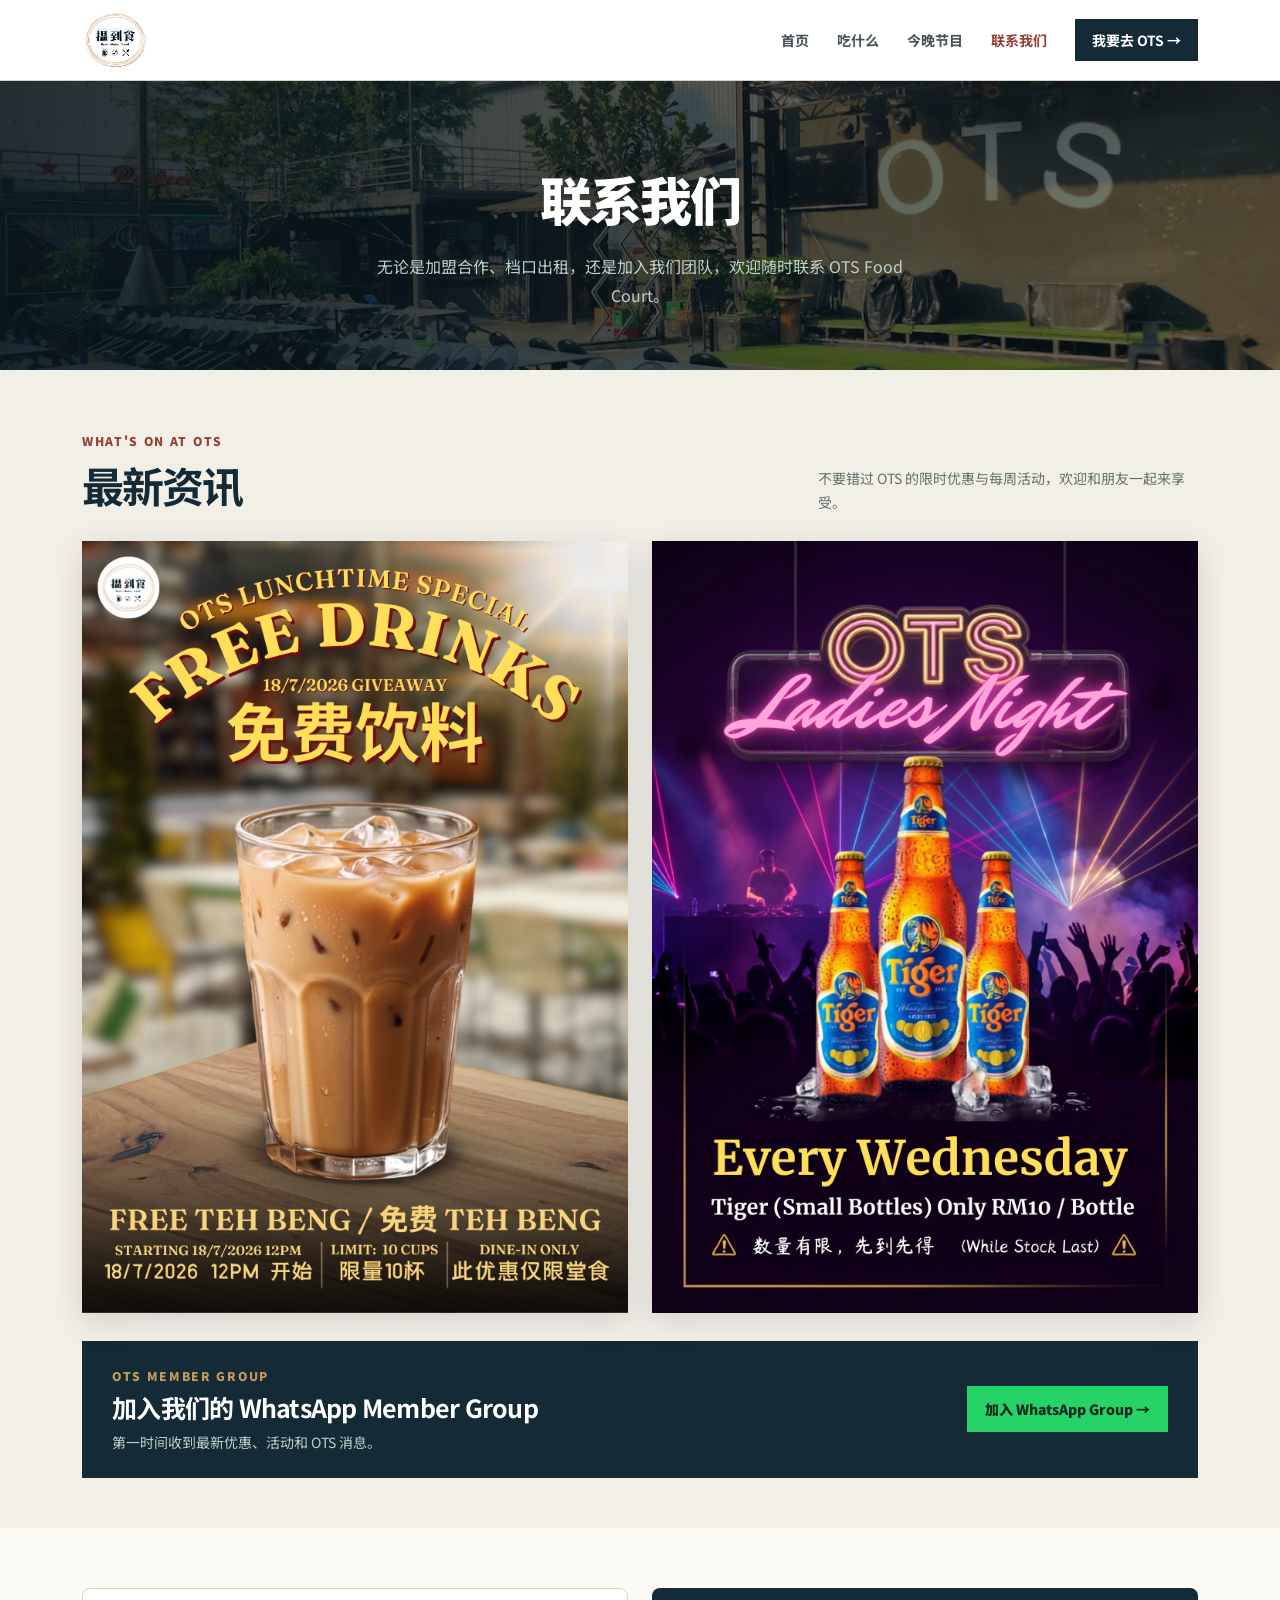
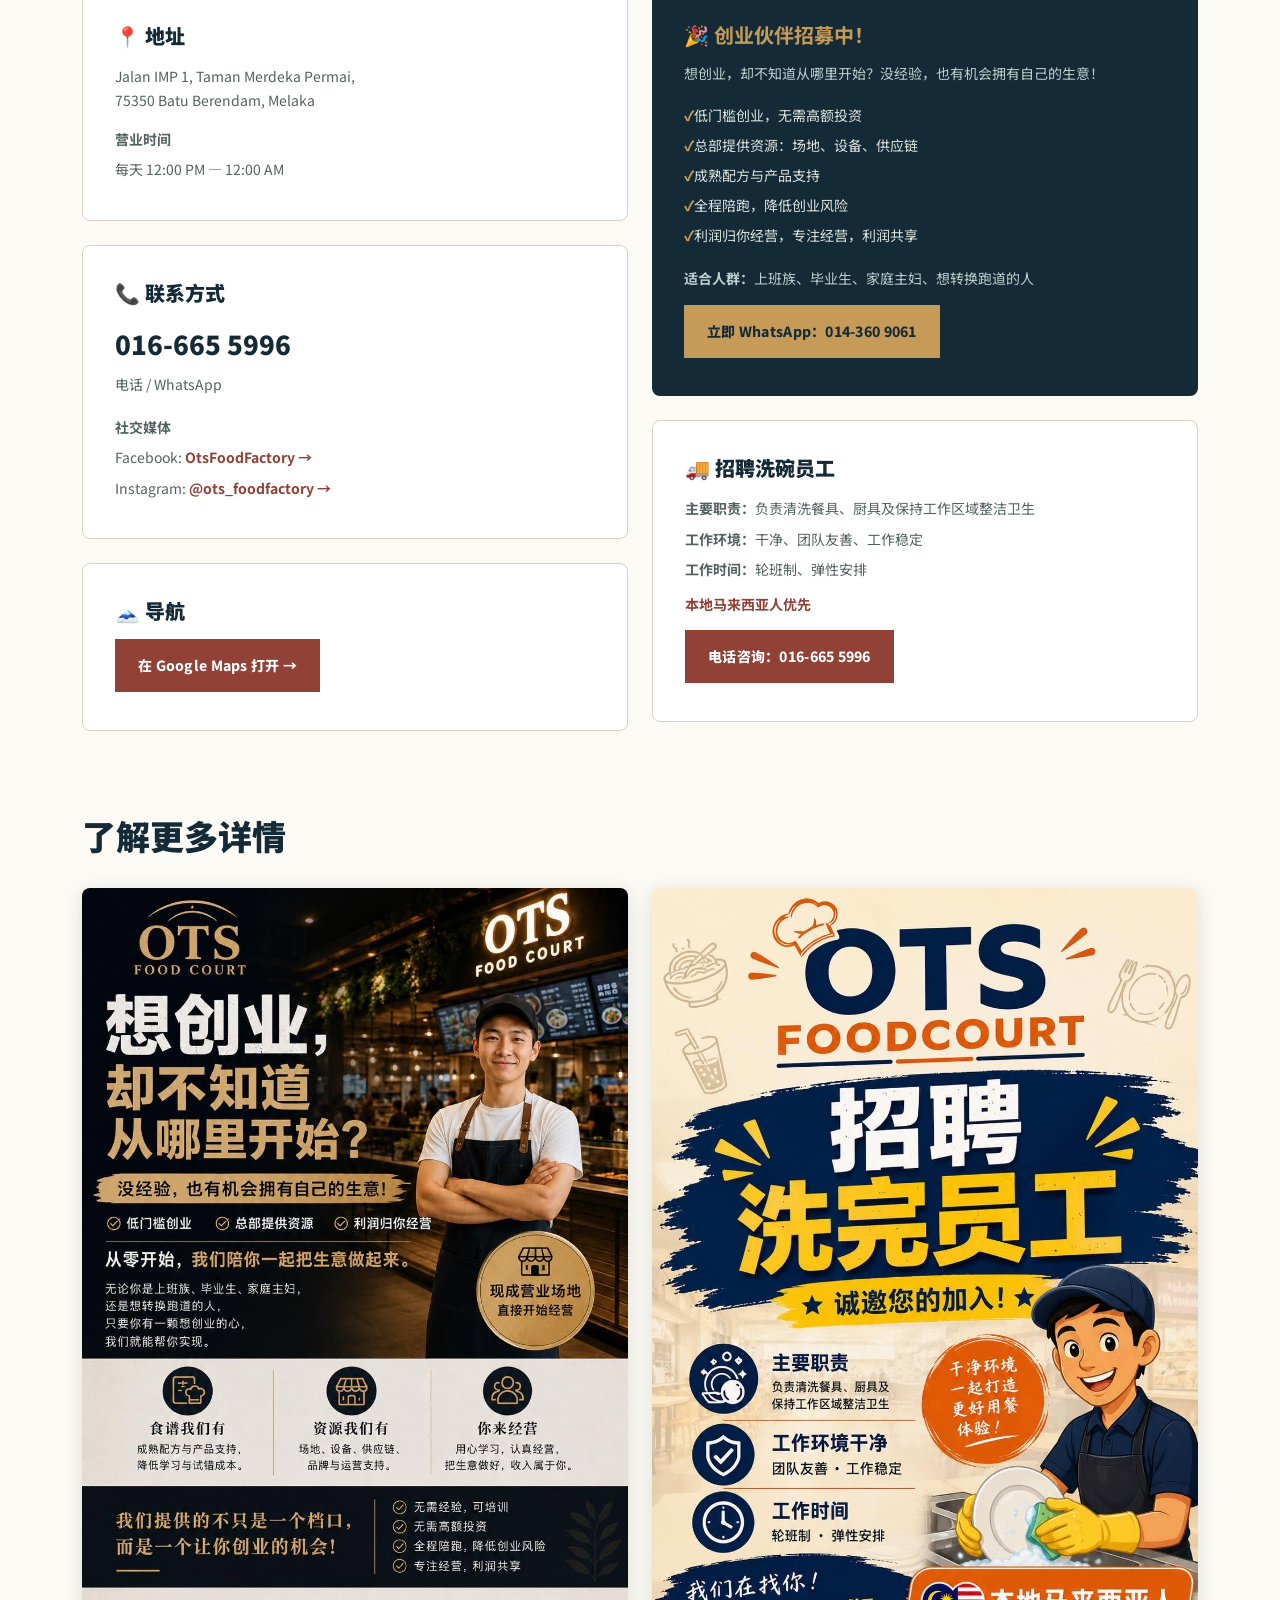
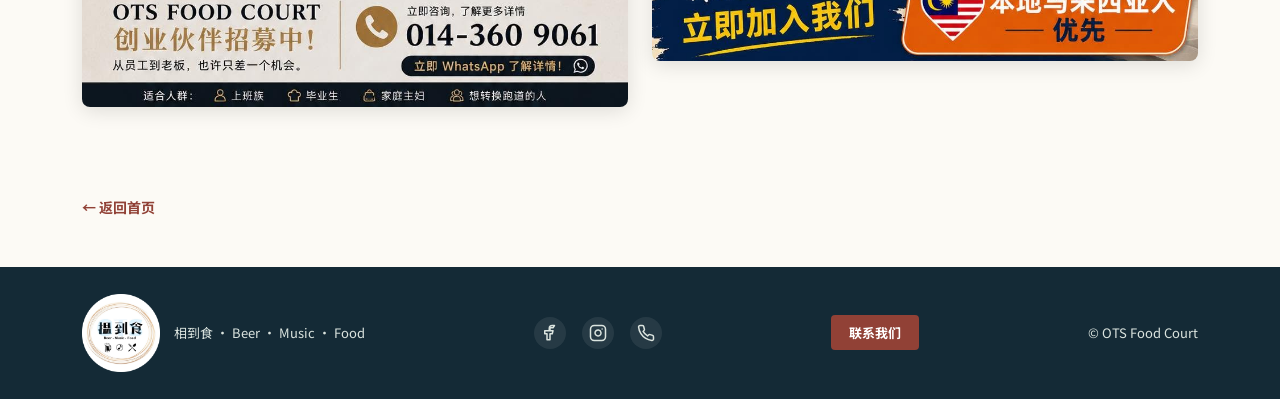
==== contact.html @ 1d4330c2 "Add files via upload" ====
﻿<!doctype html>
<html lang="zh-Hans">
<head>
  <meta charset="utf-8">
  <meta name="viewport" content="width=device-width, initial-scale=1">
  <meta name="description" content="OTS 相到食 - 联系我们，了解加盟合作或招聘信息。">
  <title>联系我们 | OTS 相到食</title>
  <link rel="icon" type="image/png" href="assets/ots-logo.png">
  <link rel="preconnect" href="https://fonts.googleapis.com">
  <link rel="preconnect" href="https://fonts.gstatic.com" crossorigin>
  <link href="https://fonts.googleapis.com/css2?family=Noto+Sans+SC:wght@400;500;700;900&family=Nunito:wght@600;700;800;900&display=swap" rel="stylesheet">
  <link rel="stylesheet" href="style.css">
  <link rel="stylesheet" href="contact.css">
</head>
<body>
  <header class="top" id="top">
    <div class="wrap">
      <nav class="nav">
        <a class="brand" href="index.html" aria-label="OTS 相到食">
          <img src="assets/ots-logo.png" alt="OTS 相到食 Beer Music Food">
        </a>
        <div class="links">
          <a href="index.html">首页</a>
          <a href="food.html">吃什么</a>
          <a href="music.html">今晚节目</a>
          <a href="contact.html" style="color:var(--wine)">联系我们</a>
          <a class="visit" href="index.html#find-us">我要去 OTS &rarr;</a>
        </div>
      </nav>
    </div>
  </header>
  <main>
    <section class="contact-hero">
      <div class="wrap">
        <h1>联系我们</h1>
        <p>无论是加盟合作、档口出租，还是加入我们团队，欢迎随时联系 OTS Food Court。</p>
      </div>
    </section>
    <section class="updates-section">
      <div class="wrap">
        <div class="updates-heading">
          <div><div class="kicker">WHAT'S ON AT OTS</div><h2>最新资讯</h2></div>
          <p>不要错过 OTS 的限时优惠与每周活动，欢迎和朋友一起来享受。</p>
        </div>
        <div class="updates-grid">
          <a class="update-poster" href="assets/ots-free-teh-beng.png" target="_blank" rel="noopener"><img src="assets/ots-free-teh-beng.png" alt="OTS 午餐时段免费 Teh Beng 活动海报"></a>
          <a class="update-poster" href="assets/ots-ladies-night.png" target="_blank" rel="noopener"><img src="assets/ots-ladies-night.png" alt="OTS Ladies Night 每周三活动海报"></a>
        </div>
        <div class="member-group">
          <div><div class="kicker">OTS MEMBER GROUP</div><h3>加入我们的 WhatsApp Member Group</h3><p>第一时间收到最新优惠、活动和 OTS 消息。</p></div>
          <a class="whatsapp-btn" href="https://chat.whatsapp.com/CiQunigZOJkLYLieUkHEwC" target="_blank" rel="noopener">加入 WhatsApp Group →</a>
        </div>
      </div>
    </section>
    <section class="contact-body">
      <div class="wrap">
        <div class="info-grid">
          <!-- Left Column -->
          <div class="contact-info">
            <div class="info-card">
              <h3>&#128205; 地址</h3>
              <p>Jalan IMP 1, Taman Merdeka Permai,<br>75350 Batu Berendam, Melaka</p>
              <p style="margin-top:14px"><strong>营业时间</strong></p>
              <p>每天 12:00 PM &mdash; 12:00 AM</p>
            </div>
            <div class="info-card" style="margin-top:24px">
              <h3>&#128222; 联系方式</h3>
              <p class="phone-big"><a href="tel:+60166655996">016-665 5996</a></p>
              <p>电话 / WhatsApp</p>
              <p style="margin-top:18px"><strong>社交媒体</strong></p>
              <p>Facebook: <a href="https://www.facebook.com/OtsFoodFactory" target="_blank" rel="noopener" style="color:var(--wine);font-weight:700">OtsFoodFactory &rarr;</a></p>
              <p>Instagram: <a href="https://www.instagram.com/ots_foodfactory/" target="_blank" rel="noopener" style="color:var(--wine);font-weight:700">@ots_foodfactory &rarr;</a></p>
            </div>
            <div class="info-card" style="margin-top:24px">
              <h3>&#128507; 导航</h3>
              <p><a class="action" href="https://maps.app.goo.gl/Sji7okdZKGk3TTWt8" target="_blank" rel="noopener">在 Google Maps 打开 &rarr;</a></p>
            </div>
          </div>
          <!-- Right Column -->
          <div>
            <div class="recruit-card">
              <h3>&#127881; 创业伙伴招募中！</h3>
              <p>想创业，却不知道从哪里开始？没经验，也有机会拥有自己的生意！</p>
              <ul>
                <li>低门槛创业，无需高额投资</li>
                <li>总部提供资源：场地、设备、供应链</li>
                <li>成熟配方与产品支持</li>
                <li>全程陪跑，降低创业风险</li>
                <li>利润归你经营，专注经营，利润共享</li>
              </ul>
              <p style="margin-top:16px"><strong>适合人群：</strong>上班族、毕业生、家庭主妇、想转换跑道的人</p>
              <p style="margin-top:14px"><a class="action" href="https://wa.me/60143609061" target="_blank" rel="noopener" style="background:var(--gold);color:var(--navy)">立即 WhatsApp：014-360 9061</a></p>
            </div>
            <div class="info-card" style="margin-top:24px">
              <h3>&#128666; 招聘洗碗员工</h3>
              <p><strong>主要职责：</strong>负责清洗餐具、厨具及保持工作区域整洁卫生</p>
              <p><strong>工作环境：</strong>干净、团队友善、工作稳定</p>
              <p><strong>工作时间：</strong>轮班制、弹性安排</p>
              <p style="margin-top:10px;color:var(--wine);font-weight:700">本地马来西亚人优先</p>
              <p style="margin-top:14px"><a class="action" href="tel:+60166655996">电话咨询：016-665 5996</a></p>
            </div>
          </div>
        </div>
      </div>
    </section>
    <section class="poster-section">
      <div class="wrap">
        <h2>了解更多详情</h2>
        <div class="poster-grid">
          <img src="assets/ots-stall-recruitment.png" alt="创业伙伴招募海报">
          <img src="assets/ots-job-recruitment.png" alt="招聘洗碗员工海报">
        </div>
      </div>
    </section>
    <section>
      <div class="wrap"><a class="back-link" href="index.html">&larr; 返回首页</a></div>
    </section>
  </main>
  <footer class="site-footer">
    <div class="footer-inner">
      <div class="footer-brand">
        <div class="footer-logo"><img src="assets/ots-logo.png" alt="OTS"></div>
        <span>相到食 &middot; Beer &middot; Music &middot; Food</span>
      </div>
      <div class="footer-social">
        <a class="social-link" href="https://www.facebook.com/OtsFoodFactory" target="_blank" rel="noopener" aria-label="Facebook">
          <svg xmlns="http://www.w3.org/2000/svg" width="20" height="20" viewBox="0 0 24 24" fill="none" stroke="#dbe4df" stroke-width="2" stroke-linecap="round" stroke-linejoin="round"><path d="M18 2h-3a4 4 0 0 0-4 4v3H5v4h3v8h4v-8h3l1-4h-4V6a1 1 0 0 1 1-1h3z"/></svg>
        </a>
        <a class="social-link" href="https://www.instagram.com/ots_foodfactory/" target="_blank" rel="noopener" aria-label="Instagram">
          <svg xmlns="http://www.w3.org/2000/svg" width="20" height="20" viewBox="0 0 24 24" fill="none" stroke="#dbe4df" stroke-width="2" stroke-linecap="round" stroke-linejoin="round"><rect x="2" y="2" width="20" height="20" rx="5" ry="5"/><path d="M16 11.37A4 4 0 1 1 12.63 8 4 4 0 0 1 16 11.37z"/><line x1="17.5" y1="6.5" x2="17.51" y2="6.5"/></svg>
        </a>
        <a class="social-link" href="tel:+60166655996" aria-label="Phone">
          <svg xmlns="http://www.w3.org/2000/svg" width="20" height="20" viewBox="0 0 24 24" fill="none" stroke="#dbe4df" stroke-width="2" stroke-linecap="round" stroke-linejoin="round"><path d="M22 16.92v3a2 2 0 0 1-2.18 2 19.79 19.79 0 0 1-8.63-3.07 19.5 19.5 0 0 1-6-6 19.79 19.79 0 0 1-3.07-8.67A2 2 0 0 1 4.11 2h3a2 2 0 0 1 2 1.72 12.84 12.84 0 0 0 .7 2.81 2 2 0 0 1-.45 2.11L8.09 9.91a16 16 0 0 0 6 6l1.27-1.27a2 2 0 0 1 2.11-.45 12.84 12.84 0 0 0 2.81.7A2 2 0 0 1 22 16.92z"/></svg>
        </a>
      </div>
      <a class="contact-btn" href="contact.html">联系我们</a>
      <span>© OTS Food Court</span>
    </div>
  </footer>
</body>
</html>
---- style.css ----
﻿/* ===== Color Variables ===== */
:root {
    --navy: #142a36;
    --wine: #914136;
    --gold: #c69b58;
    --cream: #fcfaf5;
    --text: #26353a;
    --line: #d8d1c3;
}

/* ===== Reset & Base ===== */
* { box-sizing: border-box; }
html { scroll-behavior: smooth; }
body {
    margin: 0;
    background: var(--cream);
    color: var(--text);
    font-family: 'Noto Sans SC', 'Nunito', sans-serif;
}
a { text-decoration: none; color: inherit; }

/* ===== Layout ===== */
.wrap {
    max-width: 1160px;
    margin: auto;
    padding: 0 22px;
}

/* ===== Header / Nav ===== */
.top {
    background: #fff;
    border-bottom: 1px solid var(--line);
}
.nav {
    height: 80px;
    display: flex;
    align-items: center;
    justify-content: space-between;
}
.brand {
    width: 68px;
    height: 68px;
    overflow: visible;
    display: block;
}
.brand img {
    width: 100%;
    height: 100%;
    object-fit: contain;
    object-position: center;
}
.links {
    display: flex;
    align-items: center;
    gap: 28px;
    font-size: 14px;
    font-weight: 700;
    color: #465257;
}
.visit {
    padding: 11px 17px;
    background: var(--navy);
    color: #fff;
    transition: background 0.2s;
}
.visit:hover {
    background: var(--wine);
}

/* ===== Action Button ===== */
.action {
    display: inline-block;
    padding: 14px 23px;
    background: var(--wine);
    color: #fff;
    font-weight: 800;
    letter-spacing: 0.02em;
}
.action:hover {
    background: #af5143;
}

/* ===== Kicker ===== */
.kicker {
    font-size: 12px;
    font-weight: 900;
    color: var(--wine);
    letter-spacing: 0.14em;
}

/* ===== Footer ===== */
.site-footer {
    background: var(--navy);
    color: #dbe4df;
    padding: 27px 0;
}
.site-footer .footer-inner {
    max-width: 1160px;
    margin: auto;
    padding: 0 22px;
    display: flex;
    justify-content: space-between;
    align-items: center;
    gap: 18px;
    font-size: 13px;
}
.footer-brand {
    display: flex;
    align-items: center;
    gap: 14px;
}
.footer-social {
    display: flex;
    gap: 16px;
    align-items: center;
}
.social-link {
    display: inline-flex;
    align-items: center;
    justify-content: center;
    width: 32px;
    height: 32px;
    border-radius: 50%;
    background: rgba(255, 255, 255, 0.08);
    transition: background 0.2s, transform 0.2s;
}
.social-link:hover {
    background: rgba(255, 255, 255, 0.18);
    transform: scale(1.1);
}
.social-link svg {
    width: 18px;
    height: 18px;
}
.contact-btn {
    display: inline-block;
    padding: 8px 18px;
    background: var(--wine);
    color: #fff;
    font-size: 13px;
    font-weight: 700;
    border-radius: 4px;
    transition: background 0.2s, transform 0.2s;
}
.contact-btn:hover {
    background: #af5143;
    transform: translateY(-1px);
}
.footer-logo {
    width: 78px;
    height: 78px;
    overflow: visible;
    background: transparent;
    border-radius: 0;
}
.footer-logo img {
    width: 100%;
    height: 100%;
    object-fit: contain;
    object-position: center;
}

/* ===== Responsive ===== */
@media (max-width: 720px) {
    .links a:not(.visit) {
        display: none;
    }
    .nav {
        height: 72px;
    }
    .brand {
        width: 56px;
        height: 56px;
    }
    .site-footer .footer-inner {
        display: flex;
        flex-direction: column;
        align-items: flex-start;
        gap: 14px;
    }
    .footer-social {
        margin-top: 4px;
    }
    .contact-btn {
        margin-top: 4px;
    }
}
---- contact.css ----
.contact-hero {
      padding: 80px 0 60px;
      background: linear-gradient(90deg, rgba(8,21,27,.88), rgba(8,21,27,.55)), url('assets/ots-hero.webp') center/cover;
      color: #fff;
      text-align: center;
    }
    .contact-hero h1 {
      font-size: clamp(36px, 5vw, 52px);
      margin: 0 0 16px;
      letter-spacing: -0.04em;
      font-weight: 900;
      color: #fff;
    }
    .contact-hero p {
      max-width: 560px;
      margin: 0 auto;
      color: #bcd0cc;
      font-size: 16px;
      line-height: 1.8;
    }
    .contact-body { padding: 60px 0; }
    .contact-body .wrap { max-width: 1160px; margin: auto; padding: 0 22px; }
    .info-grid {
      display: grid;
      grid-template-columns: 1fr 1fr;
      gap: 24px;
    }
    .info-card {
      background: #fff;
      border: 1px solid var(--line);
      border-radius: 8px;
      padding: 32px;
    }
    .info-card h3 {
      margin: 0 0 14px;
      font-size: 20px;
      font-weight: 900;
      color: var(--navy);
    }
    .info-card p {
      margin: 6px 0;
      font-size: 14px;
      line-height: 1.75;
      color: #53615f;
    }
    .info-card .phone-big {
      font-size: 26px;
      font-weight: 900;
      color: var(--navy);
      margin-top: 10px;
    }
    .info-card .phone-big a {
      color: var(--navy);
      text-decoration: none;
    }
    .info-card .phone-big a:hover {
      color: var(--wine);
    }
    .recruit-card {
      background: var(--navy);
      color: #fff;
      border-radius: 8px;
      padding: 32px;
    }
    .recruit-card h3 {
      margin: 0 0 12px;
      font-size: 20px;
      color: var(--gold);
    }
    .recruit-card p {
      margin: 6px 0;
      font-size: 14px;
      line-height: 1.8;
      color: #bcd0cc;
    }
    .recruit-card ul {
      list-style: none;
      padding: 0;
      margin: 14px 0 0;
    }
    .recruit-card li {
      padding: 5px 0;
      font-size: 14px;
      color: #dbe4df;
    }
    .recruit-card li::before {
      content: "\2713 ";
      color: var(--gold);
      font-weight: 900;
    }
    .poster-section { padding: 20px 0 60px; }
    .poster-section .wrap { max-width: 1160px; margin: auto; padding: 0 22px; }
    .poster-section h2 {
      font-size: clamp(24px, 3vw, 34px);
      margin: 0 0 28px;
      color: var(--navy);
      font-weight: 900;
    }
    .poster-grid {
      display: grid;
      grid-template-columns: 1fr 1fr;
      gap: 24px;
    }
    .poster-grid img {
      width: 100%;
      border-radius: 8px;
      box-shadow: 0 4px 20px rgba(0,0,0,.12);
    }
    .back-link {
      display: inline-block;
      margin: 30px 0 50px;
      font-size: 14px;
      font-weight: 700;
      color: var(--wine);
    }
    .back-link:hover { text-decoration: underline; }
    @media (max-width: 720px) {
      .info-grid { grid-template-columns: 1fr; }
      .poster-grid { grid-template-columns: 1fr; }
      .contact-hero { padding: 50px 0 40px; }
    }

    .updates-section { padding: 62px 0 50px; background: #f2efe7; }
    .updates-section .wrap { max-width: 1160px; margin: auto; padding: 0 22px; }
    .updates-heading { display: flex; align-items: end; justify-content: space-between; gap: 24px; margin-bottom: 26px; }
    .updates-heading h2 { margin: 5px 0 0; color: var(--navy); font-size: clamp(28px, 4vw, 42px); letter-spacing: -.05em; }
    .updates-heading p { max-width: 380px; margin: 0; color: #63716e; font-size: 14px; line-height: 1.7; }
    .updates-grid { display: grid; grid-template-columns: repeat(2, minmax(0, 1fr)); gap: 24px; }
    .update-poster { display: block; overflow: hidden; background: var(--navy); box-shadow: 0 8px 28px rgba(20,42,54,.15); }
    .update-poster img { display: block; width: 100%; height: 100%; object-fit: cover; object-position: top; transition: transform .3s ease; }
    .update-poster:hover img { transform: scale(1.025); }
    .member-group { margin-top: 28px; padding: 26px 30px; display: flex; align-items: center; justify-content: space-between; gap: 25px; background: var(--navy); color: #fff; }
    .member-group .kicker { color: var(--gold); }
    .member-group h3 { margin: 5px 0 0; font-size: 25px; letter-spacing: -.03em; }
    .member-group p { margin: 7px 0 0; color: #bfd0ca; font-size: 14px; }
    .whatsapp-btn { display: inline-flex; align-items: center; gap: 9px; white-space: nowrap; padding: 13px 18px; background: #25d366; color: #102a21; font-size: 14px; font-weight: 900; }
    .whatsapp-btn:hover { background: #72e69c; }
    @media (max-width: 720px) {
      .updates-heading, .member-group { display: block; }
      .updates-heading p { margin-top: 14px; }
      .updates-grid { grid-template-columns: 1fr; }
      .update-poster img { height: auto; }
      .member-group h3 { font-size: 22px; }
      .whatsapp-btn { margin-top: 20px; }
    }
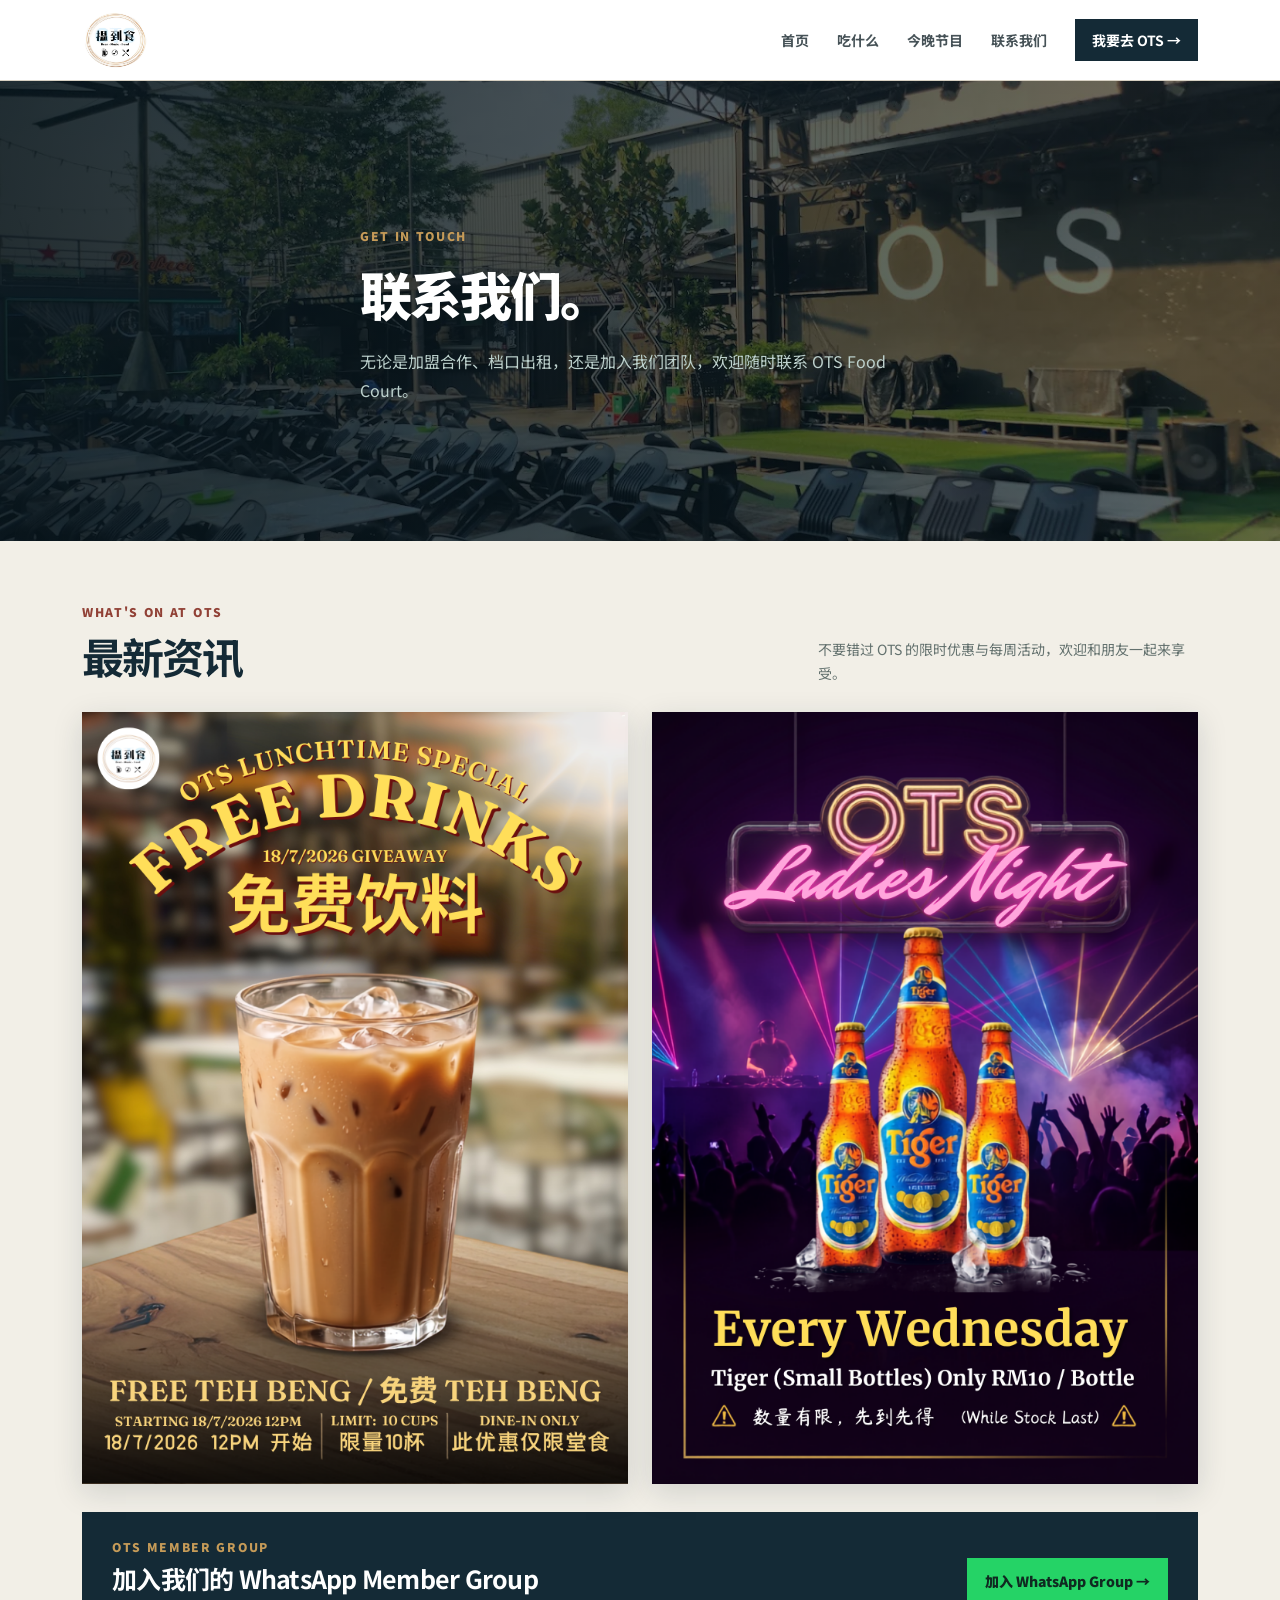
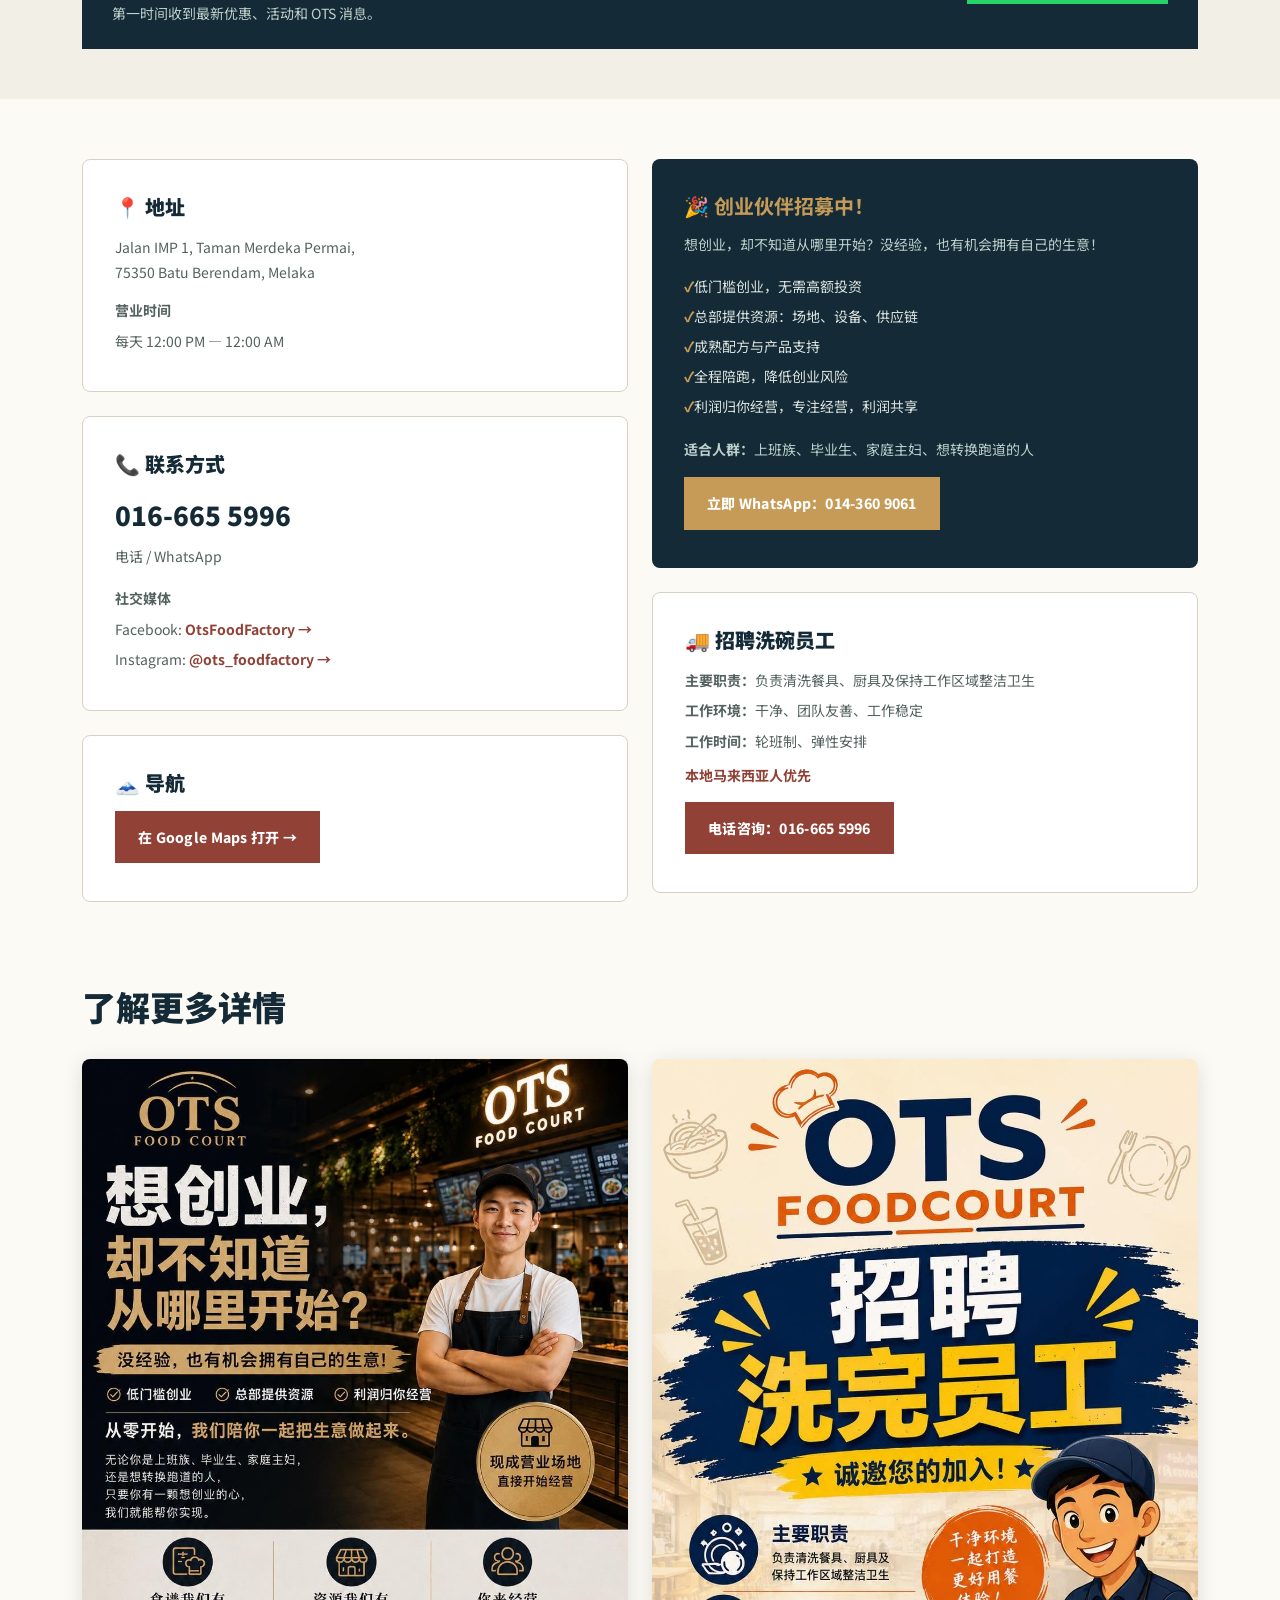
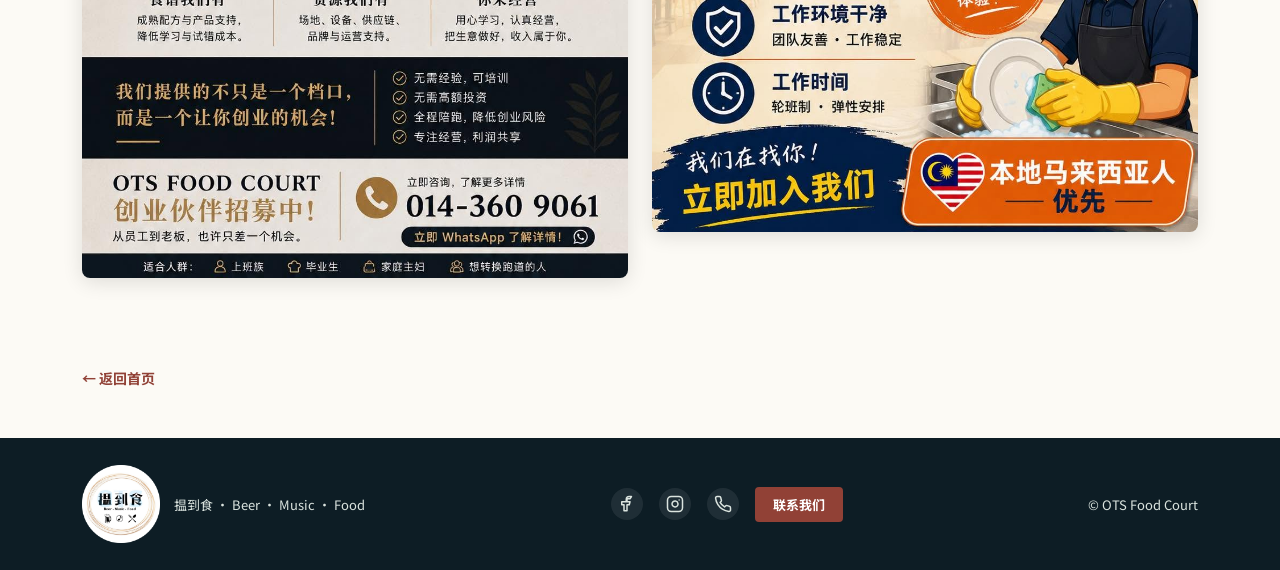
==== commit 65b1264c: "initial commit" ====
--- a/contact.html
+++ b/contact.html
@@ -1,81 +1,148 @@
 ﻿<!doctype html>
 <html lang="zh-Hans">
+
 <head>
   <meta charset="utf-8">
   <meta name="viewport" content="width=device-width, initial-scale=1">
-  <meta name="description" content="OTS 相到食 - 联系我们，了解加盟合作或招聘信息。">
-  <title>联系我们 | OTS 相到食</title>
+  <meta name="description" content="OTS 联系我们 — 了解加盟合作或招聘信息。">
+  <title>联系我们 | OTS 揾到食</title>
   <link rel="icon" type="image/png" href="assets/ots-logo.png">
   <link rel="preconnect" href="https://fonts.googleapis.com">
   <link rel="preconnect" href="https://fonts.gstatic.com" crossorigin>
-  <link href="https://fonts.googleapis.com/css2?family=Noto+Sans+SC:wght@400;500;700;900&family=Nunito:wght@600;700;800;900&display=swap" rel="stylesheet">
+  <link href="https://fonts.googleapis.com/css2?family=Noto+Sans+SC:wght@400;500;700;900&family=Nunito:wght@600;700;800;900&display=swap"
+    rel="stylesheet">
   <link rel="stylesheet" href="style.css">
   <link rel="stylesheet" href="contact.css">
 </head>
+
 <body>
+  <!-- ===== HEADER ===== -->
   <header class="top" id="top">
-    <div class="wrap">
-      <nav class="nav">
-        <a class="brand" href="index.html" aria-label="OTS 相到食">
-          <img src="assets/ots-logo.png" alt="OTS 相到食 Beer Music Food">
-        </a>
-        <div class="links">
-          <a href="index.html">首页</a>
-          <a href="food.html">吃什么</a>
-          <a href="music.html">今晚节目</a>
-          <a href="contact.html" style="color:var(--wine)">联系我们</a>
-          <a class="visit" href="index.html#find-us">我要去 OTS &rarr;</a>
-        </div>
-      </nav>
+    <nav class="wrap nav">
+      <div class="nav-left">
+        <button class="hamburger" id="menuBtn" aria-label="菜单">
+          <span></span>
+          <span></span>
+          <span></span>
+        </button>
+        <a class="brand" href="index.html" aria-label="OTS 揾到食">
+          <img src="assets/ots-logo.png" alt="OTS 揾到食 Beer Music Food">
+        </a>
+      </div>
+      <div class="links">
+        <a href="index.html">首页</a>
+        <a href="food.html">吃什么</a>
+        <a href="music.html">今晚节目</a>
+        <a href="contact.html">联系我们</a>
+        <a class="visit" href="index.html#find-us">我要去 OTS &rarr;</a>
+      </div>
+      <div class="nav-visit-mobile"><a class="visit" href="index.html#find-us">我要去 OTS &rarr;</a></div>
+    </nav>
+  </header>
+
+  <!-- ===== MOBILE MENU ===== -->
+  <div class="mobile-menu" id="mobileMenu">
+    <button class="mobile-close" onclick="closeMobileMenu()" aria-label="关闭菜单"></button>
+    <div class="mobile-menu-inner">
+      <a href="index.html">首页</a>
+      <a href="food.html">吃什么</a>
+      <a href="music.html">今晚节目</a>
+      <a href="contact.html">联系我们</a>
+      <a class="visit" href="index.html#find-us">我要去 OTS &rarr;</a>
+      <div class="mobile-social">
+        <a href="https://www.facebook.com/OtsFoodFactory" target="_blank" rel="noopener" aria-label="Facebook">
+          <svg xmlns="http://www.w3.org/2000/svg" viewBox="0 0 24 24">
+            <path d="M18 2h-3a4 4 0 0 0-4 4v3H5v4h3v8h4v-8h3l1-4h-4V6a1 1 0 0 1 1-1h3z"/>
+          </svg>
+        </a>
+        <a href="https://www.instagram.com/ots_foodfactory/" target="_blank" rel="noopener" aria-label="Instagram">
+          <svg xmlns="http://www.w3.org/2000/svg" viewBox="0 0 24 24">
+            <rect x="2" y="2" width="20" height="20" rx="5" ry="5"/>
+            <path d="M16 11.37A4 4 0 1 1 12.63 8 4 4 0 0 1 16 11.37z"/>
+            <line x1="17.5" y1="6.5" x2="17.51" y2="6.5"/>
+          </svg>
+        </a>
+        <a href="tel:+60166655996" aria-label="Phone">
+          <svg xmlns="http://www.w3.org/2000/svg" viewBox="0 0 24 24">
+            <path
+              d="M22 16.92v3a2 2 0 0 1-2.18 2 19.79 19.79 0 0 1-8.63-3.07 19.5 19.5 0 0 1-6-6 19.79 19.79 0 0 1-3.07-8.67A2 2 0 0 1 4.11 2h3a2 2 0 0 1 2 1.72 12.84 12.84 0 0 0 .7 2.81 2 2 0 0 1-.45 2.11L8.09 9.91a16 16 0 0 0 6 6l1.27-1.27a2 2 0 0 1 2.11-.45 12.84 12.84 0 0 0 2.81.7A2 2 0 0 1 22 16.92z"/>
+          </svg>
+        </a>
+      </div>
     </div>
-  </header>
+  </div>
+
+  <!-- ===== MAIN CONTENT ===== -->
   <main>
+    <!-- Hero with background image — same as food/music pages -->
     <section class="contact-hero">
       <div class="wrap">
-        <h1>联系我们</h1>
+        <div class="kicker">GET IN TOUCH</div>
+        <h1>联系我们。</h1>
         <p>无论是加盟合作、档口出租，还是加入我们团队，欢迎随时联系 OTS Food Court。</p>
       </div>
     </section>
+
+    <!-- Updates & Posters -->
     <section class="updates-section">
       <div class="wrap">
         <div class="updates-heading">
-          <div><div class="kicker">WHAT'S ON AT OTS</div><h2>最新资讯</h2></div>
+          <div>
+            <div class="kicker">WHAT'S ON AT OTS</div>
+            <h2>最新资讯</h2>
+          </div>
           <p>不要错过 OTS 的限时优惠与每周活动，欢迎和朋友一起来享受。</p>
         </div>
         <div class="updates-grid">
-          <a class="update-poster" href="assets/ots-free-teh-beng.png" target="_blank" rel="noopener"><img src="assets/ots-free-teh-beng.png" alt="OTS 午餐时段免费 Teh Beng 活动海报"></a>
-          <a class="update-poster" href="assets/ots-ladies-night.png" target="_blank" rel="noopener"><img src="assets/ots-ladies-night.png" alt="OTS Ladies Night 每周三活动海报"></a>
+          <a class="update-poster" href="assets/ots-free-teh-beng.png" target="_blank" rel="noopener">
+            <img src="assets/ots-free-teh-beng.png" alt="OTS 午餐时段免费 Teh Beng 活动海报">
+          </a>
+          <a class="update-poster" href="assets/ots-ladies-night.png" target="_blank" rel="noopener">
+            <img src="assets/ots-ladies-night.png" alt="OTS Ladies Night 每周三活动海报">
+          </a>
         </div>
         <div class="member-group">
-          <div><div class="kicker">OTS MEMBER GROUP</div><h3>加入我们的 WhatsApp Member Group</h3><p>第一时间收到最新优惠、活动和 OTS 消息。</p></div>
-          <a class="whatsapp-btn" href="https://chat.whatsapp.com/CiQunigZOJkLYLieUkHEwC" target="_blank" rel="noopener">加入 WhatsApp Group →</a>
-        </div>
-      </div>
-    </section>
+          <div>
+            <div class="kicker">OTS MEMBER GROUP</div>
+            <h3>加入我们的 WhatsApp Member Group</h3>
+            <p>第一时间收到最新优惠、活动和 OTS 消息。</p>
+          </div>
+          <a class="whatsapp-btn" href="https://chat.whatsapp.com/CiQunigZOJkLYLieUkHEwC" target="_blank"
+            rel="noopener">加入 WhatsApp Group →</a>
+        </div>
+      </div>
+    </section>
+
+    <!-- Contact Info -->
     <section class="contact-body">
       <div class="wrap">
         <div class="info-grid">
+
           <!-- Left Column -->
           <div class="contact-info">
             <div class="info-card">
               <h3>&#128205; 地址</h3>
               <p>Jalan IMP 1, Taman Merdeka Permai,<br>75350 Batu Berendam, Melaka</p>
               <p style="margin-top:14px"><strong>营业时间</strong></p>
-              <p>每天 12:00 PM &mdash; 12:00 AM</p>
+              <p>每天 12:00 PM — 12:00 AM</p>
             </div>
             <div class="info-card" style="margin-top:24px">
               <h3>&#128222; 联系方式</h3>
               <p class="phone-big"><a href="tel:+60166655996">016-665 5996</a></p>
               <p>电话 / WhatsApp</p>
               <p style="margin-top:18px"><strong>社交媒体</strong></p>
-              <p>Facebook: <a href="https://www.facebook.com/OtsFoodFactory" target="_blank" rel="noopener" style="color:var(--wine);font-weight:700">OtsFoodFactory &rarr;</a></p>
-              <p>Instagram: <a href="https://www.instagram.com/ots_foodfactory/" target="_blank" rel="noopener" style="color:var(--wine);font-weight:700">@ots_foodfactory &rarr;</a></p>
+              <p>Facebook: <a href="https://www.facebook.com/OtsFoodFactory" target="_blank" rel="noopener"
+                  style="color:var(--wine);font-weight:700">OtsFoodFactory →</a></p>
+              <p>Instagram: <a href="https://www.instagram.com/ots_foodfactory/" target="_blank" rel="noopener"
+                  style="color:var(--wine);font-weight:700">@ots_foodfactory →</a></p>
             </div>
             <div class="info-card" style="margin-top:24px">
               <h3>&#128507; 导航</h3>
-              <p><a class="action" href="https://maps.app.goo.gl/Sji7okdZKGk3TTWt8" target="_blank" rel="noopener">在 Google Maps 打开 &rarr;</a></p>
-            </div>
-          </div>
+              <p><a class="action" href="https://maps.app.goo.gl/Sji7okdZKGk3TTWt8" target="_blank"
+                  rel="noopener">在 Google Maps 打开 →</a></p>
+            </div>
+          </div>
+
           <!-- Right Column -->
           <div>
             <div class="recruit-card">
@@ -89,7 +156,10 @@
                 <li>利润归你经营，专注经营，利润共享</li>
               </ul>
               <p style="margin-top:16px"><strong>适合人群：</strong>上班族、毕业生、家庭主妇、想转换跑道的人</p>
-              <p style="margin-top:14px"><a class="action" href="https://wa.me/60143609061" target="_blank" rel="noopener" style="background:var(--gold);color:var(--navy)">立即 WhatsApp：014-360 9061</a></p>
+              <p style="margin-top:14px">
+                <a class="action" href="https://wa.me/60143609061" target="_blank" rel="noopener"
+                  style="background:var(--gold);color:var(--navy)">立即 WhatsApp：014-360 9061</a>
+              </p>
             </div>
             <div class="info-card" style="margin-top:24px">
               <h3>&#128666; 招聘洗碗员工</h3>
@@ -100,9 +170,12 @@
               <p style="margin-top:14px"><a class="action" href="tel:+60166655996">电话咨询：016-665 5996</a></p>
             </div>
           </div>
-        </div>
-      </div>
-    </section>
+
+        </div>
+      </div>
+    </section>
+
+    <!-- Poster Section -->
     <section class="poster-section">
       <div class="wrap">
         <h2>了解更多详情</h2>
@@ -112,30 +185,95 @@
         </div>
       </div>
     </section>
+
+    <!-- Back link -->
     <section>
-      <div class="wrap"><a class="back-link" href="index.html">&larr; 返回首页</a></div>
+      <div class="wrap"><a class="back-link" href="index.html">← 返回首页</a></div>
     </section>
   </main>
+
+  <!-- ===== FOOTER ===== -->
   <footer class="site-footer">
     <div class="footer-inner">
       <div class="footer-brand">
         <div class="footer-logo"><img src="assets/ots-logo.png" alt="OTS"></div>
-        <span>相到食 &middot; Beer &middot; Music &middot; Food</span>
+        <span>揾到食 · Beer · Music · Food</span>
       </div>
       <div class="footer-social">
-        <a class="social-link" href="https://www.facebook.com/OtsFoodFactory" target="_blank" rel="noopener" aria-label="Facebook">
-          <svg xmlns="http://www.w3.org/2000/svg" width="20" height="20" viewBox="0 0 24 24" fill="none" stroke="#dbe4df" stroke-width="2" stroke-linecap="round" stroke-linejoin="round"><path d="M18 2h-3a4 4 0 0 0-4 4v3H5v4h3v8h4v-8h3l1-4h-4V6a1 1 0 0 1 1-1h3z"/></svg>
-        </a>
-        <a class="social-link" href="https://www.instagram.com/ots_foodfactory/" target="_blank" rel="noopener" aria-label="Instagram">
-          <svg xmlns="http://www.w3.org/2000/svg" width="20" height="20" viewBox="0 0 24 24" fill="none" stroke="#dbe4df" stroke-width="2" stroke-linecap="round" stroke-linejoin="round"><rect x="2" y="2" width="20" height="20" rx="5" ry="5"/><path d="M16 11.37A4 4 0 1 1 12.63 8 4 4 0 0 1 16 11.37z"/><line x1="17.5" y1="6.5" x2="17.51" y2="6.5"/></svg>
+        <a class="social-link" href="https://www.facebook.com/OtsFoodFactory" target="_blank" rel="noopener"
+          aria-label="Facebook">
+          <svg xmlns="http://www.w3.org/2000/svg" width="20" height="20" viewBox="0 0 24 24" fill="none"
+            stroke="#dbe4df" stroke-width="2" stroke-linecap="round" stroke-linejoin="round">
+            <path d="M18 2h-3a4 4 0 0 0-4 4v3H5v4h3v8h4v-8h3l1-4h-4V6a1 1 0 0 1 1-1h3z"/>
+          </svg>
+        </a>
+        <a class="social-link" href="https://www.instagram.com/ots_foodfactory/" target="_blank" rel="noopener"
+          aria-label="Instagram">
+          <svg xmlns="http://www.w3.org/2000/svg" width="20" height="20" viewBox="0 0 24 24" fill="none"
+            stroke="#dbe4df" stroke-width="2" stroke-linecap="round" stroke-linejoin="round">
+            <rect x="2" y="2" width="20" height="20" rx="5" ry="5"/>
+            <path d="M16 11.37A4 4 0 1 1 12.63 8 4 4 0 0 1 16 11.37z"/>
+            <line x1="17.5" y1="6.5" x2="17.51" y2="6.5"/>
+          </svg>
         </a>
         <a class="social-link" href="tel:+60166655996" aria-label="Phone">
-          <svg xmlns="http://www.w3.org/2000/svg" width="20" height="20" viewBox="0 0 24 24" fill="none" stroke="#dbe4df" stroke-width="2" stroke-linecap="round" stroke-linejoin="round"><path d="M22 16.92v3a2 2 0 0 1-2.18 2 19.79 19.79 0 0 1-8.63-3.07 19.5 19.5 0 0 1-6-6 19.79 19.79 0 0 1-3.07-8.67A2 2 0 0 1 4.11 2h3a2 2 0 0 1 2 1.72 12.84 12.84 0 0 0 .7 2.81 2 2 0 0 1-.45 2.11L8.09 9.91a16 16 0 0 0 6 6l1.27-1.27a2 2 0 0 1 2.11-.45 12.84 12.84 0 0 0 2.81.7A2 2 0 0 1 22 16.92z"/></svg>
-        </a>
-      </div>
-      <a class="contact-btn" href="contact.html">联系我们</a>
+          <svg xmlns="http://www.w3.org/2000/svg" width="20" height="20" viewBox="0 0 24 24" fill="none"
+            stroke="#dbe4df" stroke-width="2" stroke-linecap="round" stroke-linejoin="round">
+            <path
+              d="M22 16.92v3a2 2 0 0 1-2.18 2 19.79 19.79 0 0 1-8.63-3.07 19.5 19.5 0 0 1-6-6 19.79 19.79 0 0 1-3.07-8.67A2 2 0 0 1 4.11 2h3a2 2 0 0 1 2 1.72 12.84 12.84 0 0 0 .7 2.81 2 2 0 0 1-.45 2.11L8.09 9.91a16 16 0 0 0 6 6l1.27-1.27a2 2 0 0 1 2.11-.45 12.84 12.84 0 0 0 2.81.7A2 2 0 0 1 22 16.92z"/>
+          </svg>
+        </a>
+        <a class="contact-btn" href="contact.html">联系我们</a>
+      </div>
       <span>© OTS Food Court</span>
     </div>
   </footer>
+
+  <!-- ===== Mobile Menu Script ===== -->
+  <script>
+    var menuBtn = document.getElementById('menuBtn');
+    var mobileMenu = document.getElementById('mobileMenu');
+
+    if (menuBtn && mobileMenu) {
+      menuBtn.addEventListener('click', function () {
+        this.classList.toggle('active');
+        mobileMenu.classList.toggle('open');
+        if (mobileMenu.classList.contains('open')) {
+          document.body.style.overflow = 'hidden';
+        } else {
+          document.body.style.overflow = '';
+        }
+      });
+
+      mobileMenu.addEventListener('click', function (e) {
+        if (e.target === this || e.target.classList.contains('mobile-close') || e.target === mobileMenu) {
+          closeMenu();
+        }
+      });
+    }
+
+    function closeMenu() {
+      if (menuBtn) menuBtn.classList.remove('active');
+      if (mobileMenu) mobileMenu.classList.remove('open');
+      document.body.style.overflow = '';
+    }
+
+    function closeMobileMenu() {
+      closeMenu();
+    }
+
+    window.addEventListener('resize', function () {
+      if (window.innerWidth > 720) {
+        closeMenu();
+      }
+    });
+
+    document.addEventListener('keydown', function (e) {
+      if (e.key === 'Escape') {
+        closeMenu();
+      }
+    });
+  </script>
 </body>
-</html>
+
+</html>
--- a/style.css
+++ b/style.css
@@ -1,4 +1,9 @@
-﻿/* ===== Color Variables ===== */
+﻿/* ======================================================
+   OTS Web — Shared Styles (style.css)
+   Color variables, header/nav/footer/hamburger/mobile-menu
+   ====================================================== */
+
+/* ===== Color Variables ===== */
 :root {
     --navy: #142a36;
     --wine: #914136;
@@ -9,46 +14,113 @@
 }
 
 /* ===== Reset & Base ===== */
-* { box-sizing: border-box; }
-html { scroll-behavior: smooth; }
+* {
+    box-sizing: border-box;
+}
+
+html {
+    scroll-behavior: smooth;
+}
+
 body {
     margin: 0;
     background: var(--cream);
     color: var(--text);
     font-family: 'Noto Sans SC', 'Nunito', sans-serif;
 }
-a { text-decoration: none; color: inherit; }
-
-/* ===== Layout ===== */
+
+a {
+    text-decoration: none;
+    color: inherit;
+}
+
+img {
+    display: block;
+    max-width: 100%;
+}
+
+/* ===== Layout Wrapper ===== */
 .wrap {
     max-width: 1160px;
     margin: auto;
     padding: 0 22px;
 }
 
-/* ===== Header / Nav ===== */
+/* ======================================================
+   HEADER / NAVIGATION
+   ====================================================== */
+
 .top {
     background: #fff;
     border-bottom: 1px solid var(--line);
 }
+
 .nav {
     height: 80px;
     display: flex;
     align-items: center;
     justify-content: space-between;
 }
+
+.nav-left {
+    display: flex;
+    align-items: center;
+    gap: 14px;
+}
+
+/* Brand logo */
 .brand {
     width: 68px;
     height: 68px;
     overflow: visible;
     display: block;
 }
+
 .brand img {
     width: 100%;
     height: 100%;
     object-fit: contain;
     object-position: center;
 }
+
+/* Hamburger button */
+.hamburger {
+    display: none;
+    flex-direction: column;
+    justify-content: center;
+    align-items: center;
+    gap: 5px;
+    width: 36px;
+    height: 36px;
+    cursor: pointer;
+    background: none;
+    border: none;
+    padding: 4px;
+    z-index: 100;
+}
+
+.hamburger span {
+    display: block;
+    width: 22px;
+    height: 2px;
+    background: var(--navy);
+    border-radius: 2px;
+    transition: transform 0.3s, opacity 0.3s;
+}
+
+.hamburger.active span:nth-child(1) {
+    transform: translateY(7px) rotate(45deg);
+}
+
+.hamburger.active span:nth-child(2) {
+    opacity: 0;
+}
+
+.hamburger.active span:nth-child(3) {
+    transform: translateY(-7px) rotate(-45deg);
+}
+
+/* Desktop navigation links */
 .links {
     display: flex;
     align-items: center;
@@ -57,30 +129,189 @@
     font-weight: 700;
     color: #465257;
 }
+
+.links a.nav-tab:hover {
+    color: var(--wine);
+}
+
 .visit {
     padding: 11px 17px;
     background: var(--navy);
-    color: #fff;
+    color: #fff !important;
     transition: background 0.2s;
 }
+
 .visit:hover {
     background: var(--wine);
 }
 
-/* ===== Action Button ===== */
+/* Mobile-only visit button — hidden on desktop */
+.nav-visit-mobile {
+    display: none;
+}
+
+/* ======================================================
+   MOBILE MENU
+   ====================================================== */
+
+.mobile-menu {
+    display: none;
+    position: fixed;
+    top: 0;
+    left: 0;
+    width: 100%;
+    height: 100vh;
+    height: 100dvh;
+    background: rgba(0, 0, 0, 0.5);
+    z-index: 99;
+    opacity: 0;
+    visibility: hidden;
+    transition: opacity 0.3s, visibility 0.3s;
+}
+
+.mobile-menu.open {
+    opacity: 1;
+    visibility: visible;
+}
+
+.mobile-menu-inner {
+    position: absolute;
+    top: 0;
+    left: 0;
+    width: 280px;
+    height: 100%;
+    background: #fff;
+    padding: 70px 24px 24px;
+    transform: translateX(-100%);
+    transition: transform 0.35s cubic-bezier(0.4, 0, 0.2, 1);
+    display: flex;
+    flex-direction: column;
+    box-shadow: 4px 0 20px rgba(0, 0, 0, 0.1);
+}
+
+.mobile-menu.open .mobile-menu-inner {
+    transform: translateX(0);
+}
+
+/* Close X button */
+.mobile-close {
+    position: absolute;
+    top: 16px;
+    right: 16px;
+    width: 36px;
+    height: 36px;
+    border: none;
+    background: none;
+    cursor: pointer;
+    z-index: 2;
+}
+
+.mobile-close::before,
+.mobile-close::after {
+    content: '';
+    position: absolute;
+    top: 50%;
+    left: 50%;
+    width: 20px;
+    height: 2px;
+    background: var(--navy);
+    border-radius: 2px;
+}
+
+.mobile-close::before {
+    transform: translate(-50%, -50%) rotate(45deg);
+}
+
+.mobile-close::after {
+    transform: translate(-50%, -50%) rotate(-45deg);
+}
+
+/* Menu links */
+.mobile-menu-inner a {
+    display: block;
+    padding: 14px 0;
+    font-size: 16px;
+    font-weight: 700;
+    color: var(--navy);
+    border-bottom: 1px solid var(--line);
+    transition: color 0.2s, padding-left 0.2s;
+}
+
+.mobile-menu-inner a:last-child {
+    border-bottom: none;
+}
+
+.mobile-menu-inner a:hover {
+    color: var(--wine);
+    padding-left: 8px;
+}
+
+.mobile-menu-inner .visit {
+    display: inline-block;
+    margin-top: 16px;
+    padding: 12px 22px;
+    font-size: 14px;
+    border: none;
+    text-align: center;
+    width: 100%;
+    box-sizing: border-box;
+}
+
+/* Social icons at bottom of menu */
+.mobile-social {
+    display: flex;
+    gap: 12px;
+    margin-top: auto;
+    padding-top: 24px;
+}
+
+.mobile-social a {
+    display: flex;
+    align-items: center;
+    justify-content: center;
+    width: 40px;
+    height: 40px;
+    border-radius: 50%;
+    background: #f5f3ee;
+    transition: background 0.2s, transform 0.2s;
+    border: none;
+    padding: 0;
+}
+
+.mobile-social a:hover {
+    background: var(--wine);
+    transform: scale(1.1);
+}
+
+.mobile-social a svg {
+    width: 20px;
+    height: 20px;
+    fill: var(--navy);
+    transition: fill 0.2s;
+}
+
+.mobile-social a:hover svg {
+    fill: #fff;
+}
+
+/* ======================================================
+   COMMON COMPONENTS
+   ====================================================== */
+
 .action {
     display: inline-block;
     padding: 14px 23px;
     background: var(--wine);
-    color: #fff;
+    color: #fff !important;
     font-weight: 800;
     letter-spacing: 0.02em;
-}
+    transition: background 0.2s;
+}
+
 .action:hover {
     background: #af5143;
 }
 
-/* ===== Kicker ===== */
 .kicker {
     font-size: 12px;
     font-weight: 900;
@@ -88,13 +319,28 @@
     letter-spacing: 0.14em;
 }
 
-/* ===== Footer ===== */
+.text-link {
+    font-size: 14px;
+    font-weight: 900;
+    color: var(--wine);
+    letter-spacing: 0.04em;
+}
+
+.text-link:hover {
+    text-decoration: underline;
+}
+
+/* ======================================================
+   FOOTER
+   ====================================================== */
+
 .site-footer {
-    background: var(--navy);
+    background: #0D1D25;
     color: #dbe4df;
     padding: 27px 0;
 }
-.site-footer .footer-inner {
+
+.footer-inner {
     max-width: 1160px;
     margin: auto;
     padding: 0 22px;
@@ -104,16 +350,19 @@
     gap: 18px;
     font-size: 13px;
 }
+
 .footer-brand {
     display: flex;
     align-items: center;
     gap: 14px;
 }
+
 .footer-social {
     display: flex;
     gap: 16px;
     align-items: center;
 }
+
 .social-link {
     display: inline-flex;
     align-items: center;
@@ -124,35 +373,40 @@
     background: rgba(255, 255, 255, 0.08);
     transition: background 0.2s, transform 0.2s;
 }
+
 .social-link:hover {
     background: rgba(255, 255, 255, 0.18);
     transform: scale(1.1);
 }
+
 .social-link svg {
     width: 18px;
     height: 18px;
 }
+
 .contact-btn {
     display: inline-block;
     padding: 8px 18px;
     background: var(--wine);
-    color: #fff;
+    color: #fff !important;
     font-size: 13px;
     font-weight: 700;
     border-radius: 4px;
     transition: background 0.2s, transform 0.2s;
 }
+
 .contact-btn:hover {
     background: #af5143;
     transform: translateY(-1px);
 }
+
 .footer-logo {
     width: 78px;
     height: 78px;
     overflow: visible;
     background: transparent;
-    border-radius: 0;
-}
+}
+
 .footer-logo img {
     width: 100%;
     height: 100%;
@@ -160,28 +414,49 @@
     object-position: center;
 }
 
-/* ===== Responsive ===== */
+/* ======================================================
+   RESPONSIVE — mobile breakpoint 720px
+   ====================================================== */
+
 @media (max-width: 720px) {
-    .links a:not(.visit) {
-        display: none;
-    }
     .nav {
         height: 72px;
     }
+
+    .links {
+        display: none;
+    }
+
+    .hamburger {
+        display: flex;
+    }
+
+    .mobile-menu {
+        display: block;
+    }
+
     .brand {
         width: 56px;
         height: 56px;
     }
+
+    /* Show mobile-only visit button in header bar */
+    .nav-visit-mobile {
+        display: block;
+    }
+
     .site-footer .footer-inner {
         display: flex;
         flex-direction: column;
         align-items: flex-start;
         gap: 14px;
     }
+
     .footer-social {
         margin-top: 4px;
     }
+
     .contact-btn {
         margin-top: 4px;
     }
-}
+}
--- a/contact.css
+++ b/contact.css
@@ -1,145 +1,317 @@
-    .contact-hero {
-      padding: 80px 0 60px;
-      background: linear-gradient(90deg, rgba(8,21,27,.88), rgba(8,21,27,.55)), url('assets/ots-hero.webp') center/cover;
-      color: #fff;
-      text-align: center;
-    }
-    .contact-hero h1 {
-      font-size: clamp(36px, 5vw, 52px);
-      margin: 0 0 16px;
-      letter-spacing: -0.04em;
-      font-weight: 900;
-      color: #fff;
-    }
-    .contact-hero p {
-      max-width: 560px;
-      margin: 0 auto;
-      color: #bcd0cc;
-      font-size: 16px;
-      line-height: 1.8;
-    }
-    .contact-body { padding: 60px 0; }
-    .contact-body .wrap { max-width: 1160px; margin: auto; padding: 0 22px; }
-    .info-grid {
-      display: grid;
-      grid-template-columns: 1fr 1fr;
-      gap: 24px;
-    }
-    .info-card {
-      background: #fff;
-      border: 1px solid var(--line);
-      border-radius: 8px;
-      padding: 32px;
-    }
-    .info-card h3 {
-      margin: 0 0 14px;
-      font-size: 20px;
-      font-weight: 900;
-      color: var(--navy);
-    }
-    .info-card p {
-      margin: 6px 0;
-      font-size: 14px;
-      line-height: 1.75;
-      color: #53615f;
-    }
-    .info-card .phone-big {
-      font-size: 26px;
-      font-weight: 900;
-      color: var(--navy);
-      margin-top: 10px;
-    }
-    .info-card .phone-big a {
-      color: var(--navy);
-      text-decoration: none;
-    }
-    .info-card .phone-big a:hover {
-      color: var(--wine);
-    }
-    .recruit-card {
-      background: var(--navy);
-      color: #fff;
-      border-radius: 8px;
-      padding: 32px;
-    }
-    .recruit-card h3 {
-      margin: 0 0 12px;
-      font-size: 20px;
-      color: var(--gold);
-    }
-    .recruit-card p {
-      margin: 6px 0;
-      font-size: 14px;
-      line-height: 1.8;
-      color: #bcd0cc;
-    }
-    .recruit-card ul {
-      list-style: none;
-      padding: 0;
-      margin: 14px 0 0;
-    }
-    .recruit-card li {
-      padding: 5px 0;
-      font-size: 14px;
-      color: #dbe4df;
-    }
-    .recruit-card li::before {
-      content: "\2713 ";
-      color: var(--gold);
-      font-weight: 900;
-    }
-    .poster-section { padding: 20px 0 60px; }
-    .poster-section .wrap { max-width: 1160px; margin: auto; padding: 0 22px; }
-    .poster-section h2 {
-      font-size: clamp(24px, 3vw, 34px);
-      margin: 0 0 28px;
-      color: var(--navy);
-      font-weight: 900;
-    }
-    .poster-grid {
-      display: grid;
-      grid-template-columns: 1fr 1fr;
-      gap: 24px;
-    }
-    .poster-grid img {
-      width: 100%;
-      border-radius: 8px;
-      box-shadow: 0 4px 20px rgba(0,0,0,.12);
-    }
-    .back-link {
-      display: inline-block;
-      margin: 30px 0 50px;
-      font-size: 14px;
-      font-weight: 700;
-      color: var(--wine);
-    }
-    .back-link:hover { text-decoration: underline; }
-    @media (max-width: 720px) {
-      .info-grid { grid-template-columns: 1fr; }
-      .poster-grid { grid-template-columns: 1fr; }
-      .contact-hero { padding: 50px 0 40px; }
-    }
-
-    .updates-section { padding: 62px 0 50px; background: #f2efe7; }
-    .updates-section .wrap { max-width: 1160px; margin: auto; padding: 0 22px; }
-    .updates-heading { display: flex; align-items: end; justify-content: space-between; gap: 24px; margin-bottom: 26px; }
-    .updates-heading h2 { margin: 5px 0 0; color: var(--navy); font-size: clamp(28px, 4vw, 42px); letter-spacing: -.05em; }
-    .updates-heading p { max-width: 380px; margin: 0; color: #63716e; font-size: 14px; line-height: 1.7; }
-    .updates-grid { display: grid; grid-template-columns: repeat(2, minmax(0, 1fr)); gap: 24px; }
-    .update-poster { display: block; overflow: hidden; background: var(--navy); box-shadow: 0 8px 28px rgba(20,42,54,.15); }
-    .update-poster img { display: block; width: 100%; height: 100%; object-fit: cover; object-position: top; transition: transform .3s ease; }
-    .update-poster:hover img { transform: scale(1.025); }
-    .member-group { margin-top: 28px; padding: 26px 30px; display: flex; align-items: center; justify-content: space-between; gap: 25px; background: var(--navy); color: #fff; }
-    .member-group .kicker { color: var(--gold); }
-    .member-group h3 { margin: 5px 0 0; font-size: 25px; letter-spacing: -.03em; }
-    .member-group p { margin: 7px 0 0; color: #bfd0ca; font-size: 14px; }
-    .whatsapp-btn { display: inline-flex; align-items: center; gap: 9px; white-space: nowrap; padding: 13px 18px; background: #25d366; color: #102a21; font-size: 14px; font-weight: 900; }
-    .whatsapp-btn:hover { background: #72e69c; }
-    @media (max-width: 720px) {
-      .updates-heading, .member-group { display: block; }
-      .updates-heading p { margin-top: 14px; }
-      .updates-grid { grid-template-columns: 1fr; }
-      .update-poster img { height: auto; }
-      .member-group h3 { font-size: 22px; }
-      .whatsapp-btn { margin-top: 20px; }
-    }
+﻿/* ======================================================
+   Contact Page Styles (contact.css)
+   ====================================================== */
+
+/* --- Hero — same height as food/music pages --- */
+.contact-hero {
+    min-height: 460px;
+    display: flex;
+    align-items: end;
+    background: linear-gradient(90deg, rgba(8,21,27,.88), rgba(8,21,27,.55)),
+                url('assets/ots-hero.webp') center / cover no-repeat;
+    color: #fff;
+    padding-bottom: 60px;
+}
+
+.contact-hero .wrap {
+    padding-top: 70px;
+}
+
+.contact-hero .kicker {
+    color: var(--gold);
+    margin-bottom: 12px;
+}
+
+.contact-hero h1 {
+    font-size: clamp(36px, 5vw, 52px);
+    margin: 0 0 16px;
+    letter-spacing: -0.04em;
+    font-weight: 900;
+    color: #fff;
+}
+
+.contact-hero p {
+    max-width: 560px;
+    margin: 0 auto;
+    color: #bcd0cc;
+    font-size: 16px;
+    line-height: 1.8;
+}
+
+/* --- Updates Section --- */
+.updates-section {
+    padding: 62px 0 50px;
+    background: #f2efe7;
+}
+
+.updates-section .wrap {
+    max-width: 1160px;
+    margin: auto;
+    padding: 0 22px;
+}
+
+.updates-heading {
+    display: flex;
+    align-items: end;
+    justify-content: space-between;
+    gap: 24px;
+    margin-bottom: 26px;
+}
+
+.updates-heading h2 {
+    margin: 5px 0 0;
+    color: var(--navy);
+    font-size: clamp(28px, 4vw, 42px);
+    letter-spacing: -.05em;
+}
+
+.updates-heading p {
+    max-width: 380px;
+    margin: 0;
+    color: #63716e;
+    font-size: 14px;
+    line-height: 1.7;
+}
+
+.updates-grid {
+    display: grid;
+    grid-template-columns: repeat(2, minmax(0, 1fr));
+    gap: 24px;
+}
+
+.update-poster {
+    display: block;
+    overflow: hidden;
+    background: var(--navy);
+    box-shadow: 0 8px 28px rgba(20,42,54,.15);
+}
+
+.update-poster img {
+    display: block;
+    width: 100%;
+    height: 100%;
+    object-fit: cover;
+    object-position: top;
+    transition: transform .3s ease;
+}
+
+.update-poster:hover img {
+    transform: scale(1.025);
+}
+
+.member-group {
+    margin-top: 28px;
+    padding: 26px 30px;
+    display: flex;
+    align-items: center;
+    justify-content: space-between;
+    gap: 25px;
+    background: var(--navy);
+    color: #fff;
+}
+
+.member-group .kicker {
+    color: var(--gold);
+}
+
+.member-group h3 {
+    margin: 5px 0 0;
+    font-size: 25px;
+    letter-spacing: -.03em;
+}
+
+.member-group p {
+    margin: 7px 0 0;
+    color: #bfd0ca;
+    font-size: 14px;
+}
+
+.whatsapp-btn {
+    display: inline-flex;
+    align-items: center;
+    gap: 9px;
+    white-space: nowrap;
+    padding: 13px 18px;
+    background: #25d366;
+    color: #102a21;
+    font-size: 14px;
+    font-weight: 900;
+}
+
+.whatsapp-btn:hover {
+    background: #72e69c;
+}
+
+/* --- Contact Body --- */
+.contact-body {
+    padding: 60px 0;
+}
+
+.contact-body .wrap {
+    max-width: 1160px;
+    margin: auto;
+    padding: 0 22px;
+}
+
+.info-grid {
+    display: grid;
+    grid-template-columns: 1fr 1fr;
+    gap: 24px;
+}
+
+.info-card {
+    background: #fff;
+    border: 1px solid var(--line);
+    border-radius: 8px;
+    padding: 32px;
+}
+
+.info-card h3 {
+    margin: 0 0 14px;
+    font-size: 20px;
+    font-weight: 900;
+    color: var(--navy);
+}
+
+.info-card p {
+    margin: 6px 0;
+    font-size: 14px;
+    line-height: 1.75;
+    color: #53615f;
+}
+
+.info-card .phone-big {
+    font-size: 26px;
+    font-weight: 900;
+    color: var(--navy);
+    margin-top: 10px;
+}
+
+.info-card .phone-big a {
+    color: var(--navy);
+    text-decoration: none;
+}
+
+.info-card .phone-big a:hover {
+    color: var(--wine);
+}
+
+.recruit-card {
+    background: var(--navy);
+    color: #fff;
+    border-radius: 8px;
+    padding: 32px;
+}
+
+.recruit-card h3 {
+    margin: 0 0 12px;
+    font-size: 20px;
+    color: var(--gold);
+}
+
+.recruit-card p {
+    margin: 6px 0;
+    font-size: 14px;
+    line-height: 1.8;
+    color: #bcd0cc;
+}
+
+.recruit-card ul {
+    list-style: none;
+    padding: 0;
+    margin: 14px 0 0;
+}
+
+.recruit-card li {
+    padding: 5px 0;
+    font-size: 14px;
+    color: #dbe4df;
+}
+
+.recruit-card li::before {
+    content: "\2713 ";
+    color: var(--gold);
+    font-weight: 900;
+}
+
+/* --- Poster Section --- */
+.poster-section {
+    padding: 20px 0 60px;
+}
+
+.poster-section .wrap {
+    max-width: 1160px;
+    margin: auto;
+    padding: 0 22px;
+}
+
+.poster-section h2 {
+    font-size: clamp(24px, 3vw, 34px);
+    margin: 0 0 28px;
+    color: var(--navy);
+    font-weight: 900;
+}
+
+.poster-grid {
+    display: grid;
+    grid-template-columns: 1fr 1fr;
+    gap: 24px;
+}
+
+.poster-grid img {
+    width: 100%;
+    border-radius: 8px;
+    box-shadow: 0 4px 20px rgba(0,0,0,.12);
+}
+
+.back-link {
+    display: inline-block;
+    margin: 30px 0 50px;
+    font-size: 14px;
+    font-weight: 700;
+    color: var(--wine);
+}
+
+.back-link:hover {
+    text-decoration: underline;
+}
+
+/* --- Responsive --- */
+@media (max-width: 720px) {
+    .info-grid {
+        grid-template-columns: 1fr;
+    }
+
+    .poster-grid {
+        grid-template-columns: 1fr;
+    }
+
+    .contact-hero {
+        padding-bottom: 40px;
+    }
+
+    .updates-heading,
+    .member-group {
+        display: block;
+    }
+
+    .updates-heading p {
+        margin-top: 14px;
+    }
+
+    .updates-grid {
+        grid-template-columns: 1fr;
+    }
+
+    .update-poster img {
+        height: auto;
+    }
+
+    .member-group h3 {
+        font-size: 22px;
+    }
+
+    .whatsapp-btn {
+        margin-top: 20px;
+    }
+}
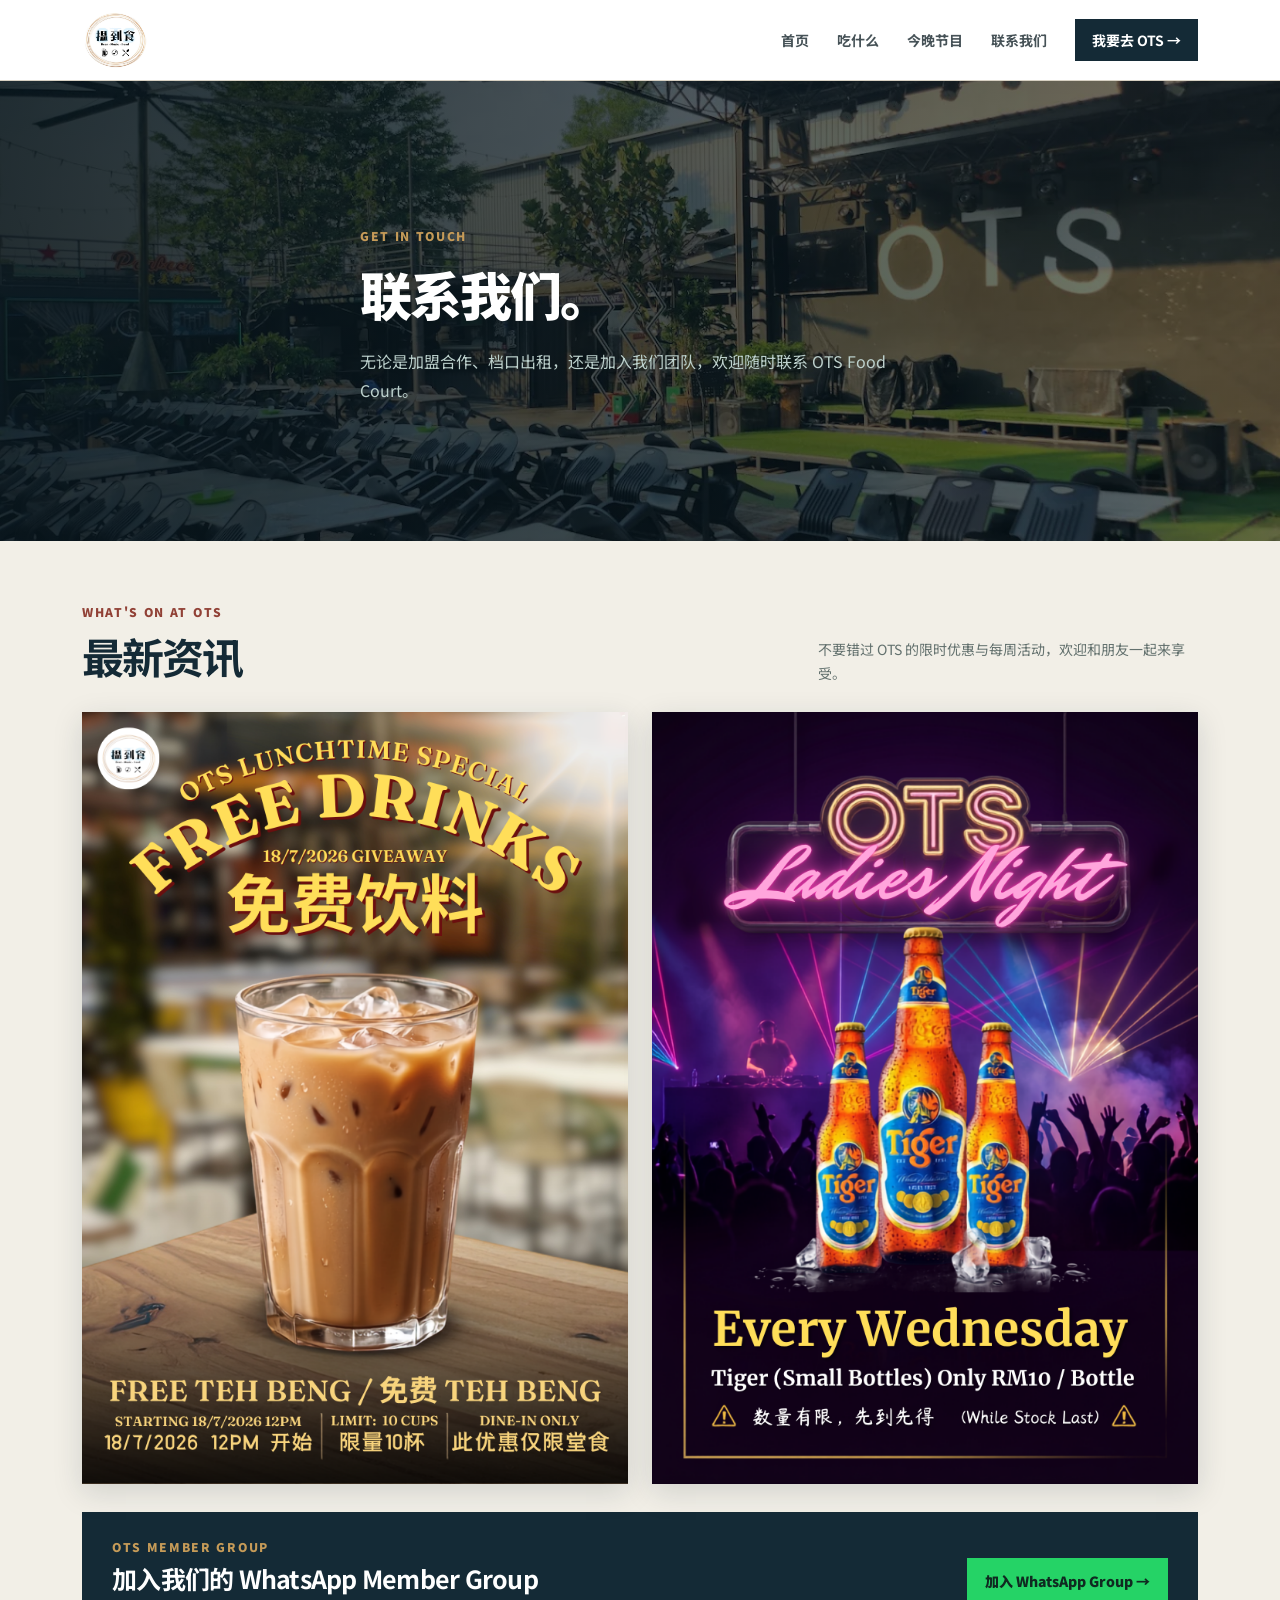
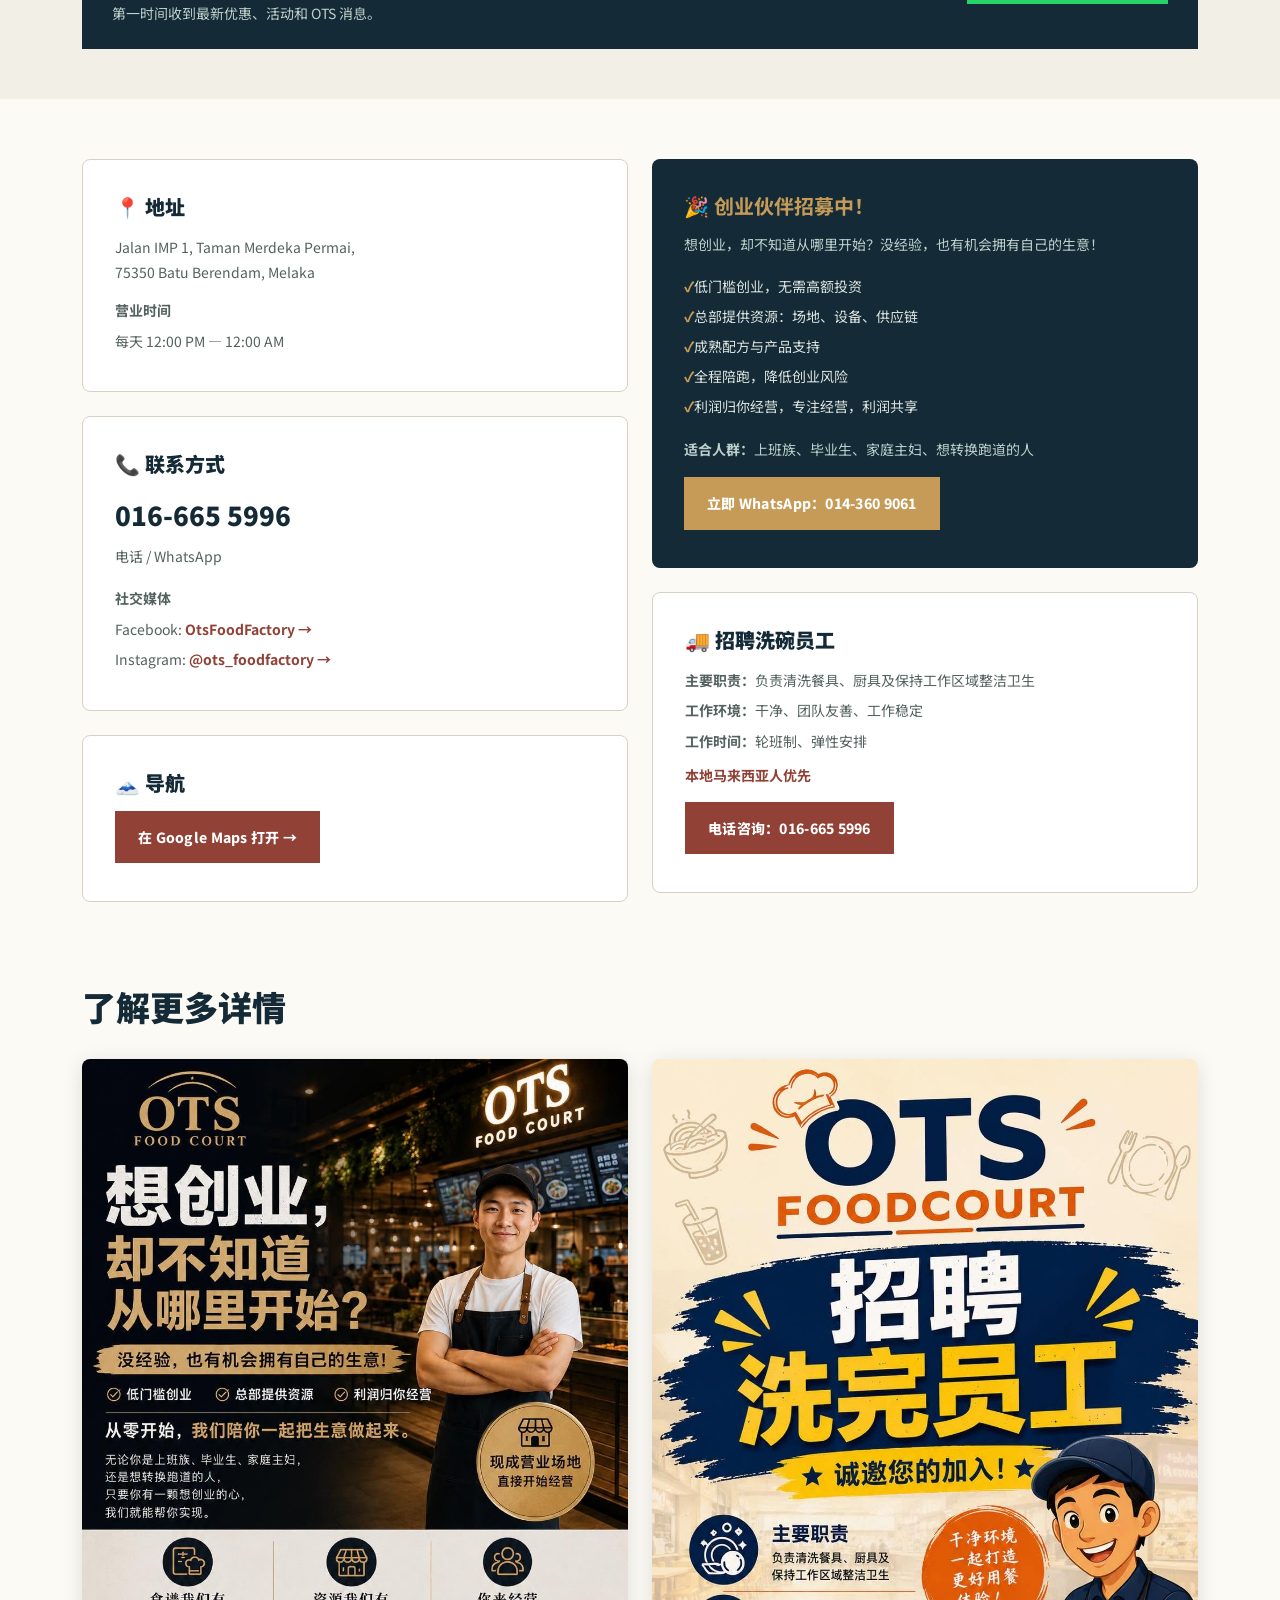
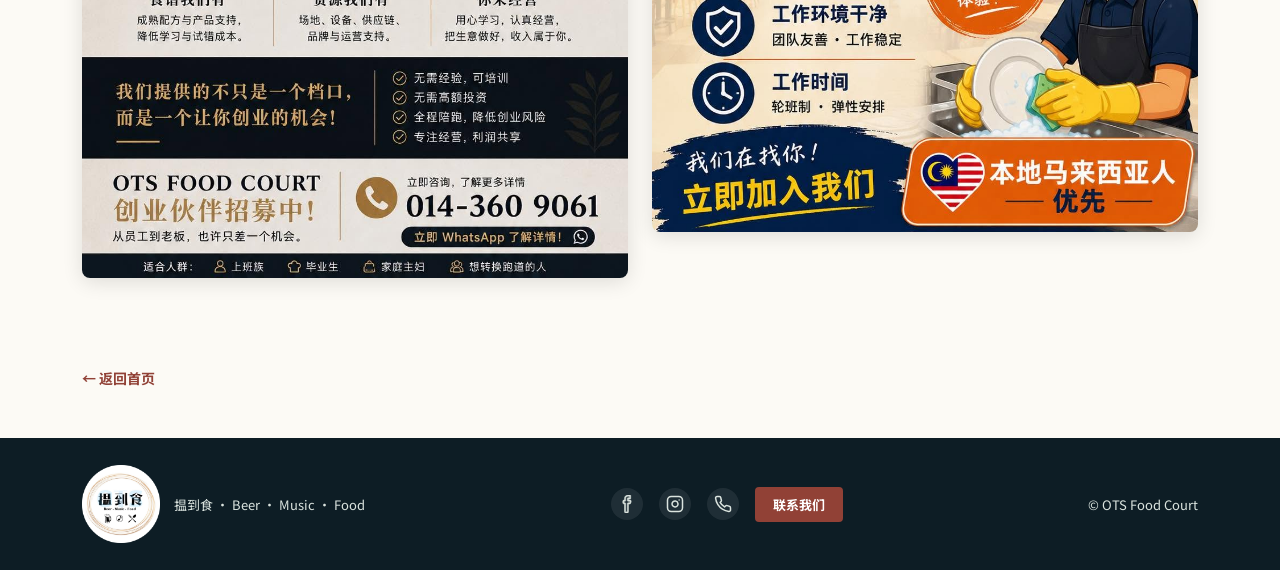
==== commit d15886ef: "ym" ====
--- a/contact.html
+++ b/contact.html
@@ -51,21 +51,12 @@
       <a class="visit" href="index.html#find-us">我要去 OTS &rarr;</a>
       <div class="mobile-social">
         <a href="https://www.facebook.com/OtsFoodFactory" target="_blank" rel="noopener" aria-label="Facebook">
-          <svg xmlns="http://www.w3.org/2000/svg" viewBox="0 0 24 24">
-            <path d="M18 2h-3a4 4 0 0 0-4 4v3H5v4h3v8h4v-8h3l1-4h-4V6a1 1 0 0 1 1-1h3z"/>
-          </svg>
-        </a>
+          <svg viewBox="-5 0 20 20" version="1.1" xmlns="http://www.w3.org/2000/svg" xmlns:xlink="http://www.w3.org/1999/xlink" fill="#000000"><g id="SVGRepo_bgCarrier" stroke-width="0"></g><g id="SVGRepo_tracerCarrier" stroke-linecap="round" stroke-linejoin="round"></g><g id="SVGRepo_iconCarrier"> <title>facebook [#176]</title> <desc>Created with Sketch.</desc> <defs> </defs> <g id="Page-1" stroke="none" stroke-width="1" fill="none" fill-rule="evenodd"> <g id="Dribbble-Light-Preview" transform="translate(-385.000000, -7399.000000)" fill="#000000"> <g id="icons" transform="translate(56.000000, 160.000000)"> <path d="M335.821282,7259 L335.821282,7250 L338.553693,7250 L339,7246 L335.821282,7246 L335.821282,7244.052 C335.821282,7243.022 335.847593,7242 337.286884,7242 L338.744689,7242 L338.744689,7239.14 C338.744689,7239.097 337.492497,7239 336.225687,7239 C333.580004,7239 331.923407,7240.657 331.923407,7243.7 L331.923407,7246 L329,7246 L329,7250 L331.923407,7250 L331.923407,7259 L335.821282,7259 Z" id="facebook-[#176]"> </path> </g> </g> </g> </g></svg>        </a>
         <a href="https://www.instagram.com/ots_foodfactory/" target="_blank" rel="noopener" aria-label="Instagram">
-          <svg xmlns="http://www.w3.org/2000/svg" viewBox="0 0 24 24">
-            <rect x="2" y="2" width="20" height="20" rx="5" ry="5"/>
-            <path d="M16 11.37A4 4 0 1 1 12.63 8 4 4 0 0 1 16 11.37z"/>
-            <line x1="17.5" y1="6.5" x2="17.51" y2="6.5"/>
-          </svg>
-        </a>
+          <svg fill="#000000" height="200px" width="200px" version="1.1" id="Shopicons" xmlns="http://www.w3.org/2000/svg" xmlns:xlink="http://www.w3.org/1999/xlink" viewBox="0 0 48 48" xml:space="preserve"><g id="SVGRepo_bgCarrier" stroke-width="0"></g><g id="SVGRepo_tracerCarrier" stroke-linecap="round" stroke-linejoin="round"></g><g id="SVGRepo_iconCarrier"> <style type="text/css"> .st0{fill:none;} </style> <g> <path class="st0" d="M0,0h48v48H0V0z"></path> <path d="M36,4H12c-4.4,0-8,3.6-8,8v24c0,4.4,3.6,8,8,8h24c4.4,0,8-3.6,8-8V12C44,7.6,40.4,4,36,4z M24,34c-5.5,0-10-4.5-10-10 s4.5-10,10-10s10,4.5,10,10S29.5,34,24,34z M35,15c-1.1,0-2-0.9-2-2c0-1.1,0.9-2,2-2s2,0.9,2,2C37,14.1,36.1,15,35,15z"></path> </g> </g></svg>        </a>
         <a href="tel:+60166655996" aria-label="Phone">
           <svg xmlns="http://www.w3.org/2000/svg" viewBox="0 0 24 24">
-            <path
-              d="M22 16.92v3a2 2 0 0 1-2.18 2 19.79 19.79 0 0 1-8.63-3.07 19.5 19.5 0 0 1-6-6 19.79 19.79 0 0 1-3.07-8.67A2 2 0 0 1 4.11 2h3a2 2 0 0 1 2 1.72 12.84 12.84 0 0 0 .7 2.81 2 2 0 0 1-.45 2.11L8.09 9.91a16 16 0 0 0 6 6l1.27-1.27a2 2 0 0 1 2.11-.45 12.84 12.84 0 0 0 2.81.7A2 2 0 0 1 22 16.92z"/>
+            <path d="M22 16.92v3a2 2 0 0 1-2.18 2 19.79 19.79 0 0 1-8.63-3.07 19.5 19.5 0 0 1-6-6 19.79 19.79 0 0 1-3.07-8.67A2 2 0 0 1 4.11 2h3a2 2 0 0 1 2 1.72 12.84 12.84 0 0 0 .7 2.81 2 2 0 0 1-.45 2.11L8.09 9.91a16 16 0 0 0 6 6l1.27-1.27a2 2 0 0 1 2.11-.45 12.84 12.84 0 0 0 2.81.7A2 2 0 0 1 22 16.92z"/>
           </svg>
         </a>
       </div>
@@ -202,14 +193,17 @@
       <div class="footer-social">
         <a class="social-link" href="https://www.facebook.com/OtsFoodFactory" target="_blank" rel="noopener"
           aria-label="Facebook">
-          <svg xmlns="http://www.w3.org/2000/svg" width="20" height="20" viewBox="0 0 24 24" fill="none"
-            stroke="#dbe4df" stroke-width="2" stroke-linecap="round" stroke-linejoin="round">
-            <path d="M18 2h-3a4 4 0 0 0-4 4v3H5v4h3v8h4v-8h3l1-4h-4V6a1 1 0 0 1 1-1h3z"/>
+          <svg fill="#D9E2DD" xmlns="http://www.w3.org/2000/svg" preserveAspectRatio="xMidYMid" viewBox="0 0 14.906 32" stroke="#D9E2DD">
+            <g id="SVGRepo_bgCarrier" stroke-width="0"></g>
+            <g id="SVGRepo_tracerCarrier" stroke-linecap="round" stroke-linejoin="round"></g>
+            <g id="SVGRepo_iconCarrier"> 
+              <path d="M14.874,11.167 L14.262,14.207 C14.062,15.208 13.100,15.992 12.072,15.992 L10.000,15.992 L10.000,30.000 C10.000,31.104 9.159,32.000 8.049,32.000 L5.030,32.000 C3.920,32.000 3.017,31.102 3.017,29.999 L3.017,15.992 L2.011,15.992 C0.901,15.992 -0.002,15.095 -0.002,13.991 L-0.002,10.990 C-0.002,9.887 0.901,8.989 2.011,8.989 L3.017,8.989 L3.017,6.003 C3.017,2.716 5.693,0.041 8.994,0.013 C9.015,0.012 9.033,0.001 9.055,0.001 L13.081,0.001 C13.636,0.001 14.000,0.448 14.000,1.000 L14.000,6.000 C14.000,6.553 13.636,7.004 13.081,7.004 L10.061,7.004 L10.060,8.989 L13.079,8.989 C13.645,8.989 14.167,9.228 14.509,9.644 C14.852,10.059 14.985,10.615 14.874,11.167 ZM9.092,10.990 C9.078,10.991 9.067,10.998 9.053,10.998 L9.053,10.998 C8.497,10.997 8.046,10.549 8.047,9.997 L8.047,9.990 C8.047,9.990 8.047,9.990 8.047,9.990 C8.047,9.990 8.047,9.990 8.047,9.990 L8.049,6.003 C8.049,5.450 8.499,5.003 9.055,5.003 L12.074,5.003 L12.074,2.002 L9.094,2.002 C9.077,2.002 9.063,2.011 9.045,2.011 C6.831,2.011 5.030,3.802 5.030,6.003 L5.030,10.005 C5.030,10.558 4.579,11.006 4.023,11.006 C3.996,11.006 3.973,10.992 3.946,10.990 L2.011,10.990 L2.011,13.991 L4.023,13.991 C4.579,13.991 5.030,14.439 5.030,14.992 C5.030,15.044 5.008,15.088 5.000,15.138 L5.000,30.000 L8.049,29.999 L8.049,15.002 C8.049,14.998 8.047,14.995 8.047,14.992 C8.047,14.439 8.497,13.991 9.053,13.991 L12.072,13.991 C12.145,13.991 12.275,13.886 12.288,13.816 L12.857,10.990 L9.092,10.990 Z"></path> 
+            </g>
           </svg>
         </a>
         <a class="social-link" href="https://www.instagram.com/ots_foodfactory/" target="_blank" rel="noopener"
           aria-label="Instagram">
-          <svg xmlns="http://www.w3.org/2000/svg" width="20" height="20" viewBox="0 0 24 24" fill="none"
+          <svg xmlns="file:///C:/Users/User/Downloads/instagram.svg" width="20" height="20" viewBox="0 0 24 24" fill="none"
             stroke="#dbe4df" stroke-width="2" stroke-linecap="round" stroke-linejoin="round">
             <rect x="2" y="2" width="20" height="20" rx="5" ry="5"/>
             <path d="M16 11.37A4 4 0 1 1 12.63 8 4 4 0 0 1 16 11.37z"/>
--- a/style.css
+++ b/style.css
@@ -443,6 +443,7 @@
     /* Show mobile-only visit button in header bar */
     .nav-visit-mobile {
         display: block;
+        font-weight: 600;
     }
 
     .site-footer .footer-inner {
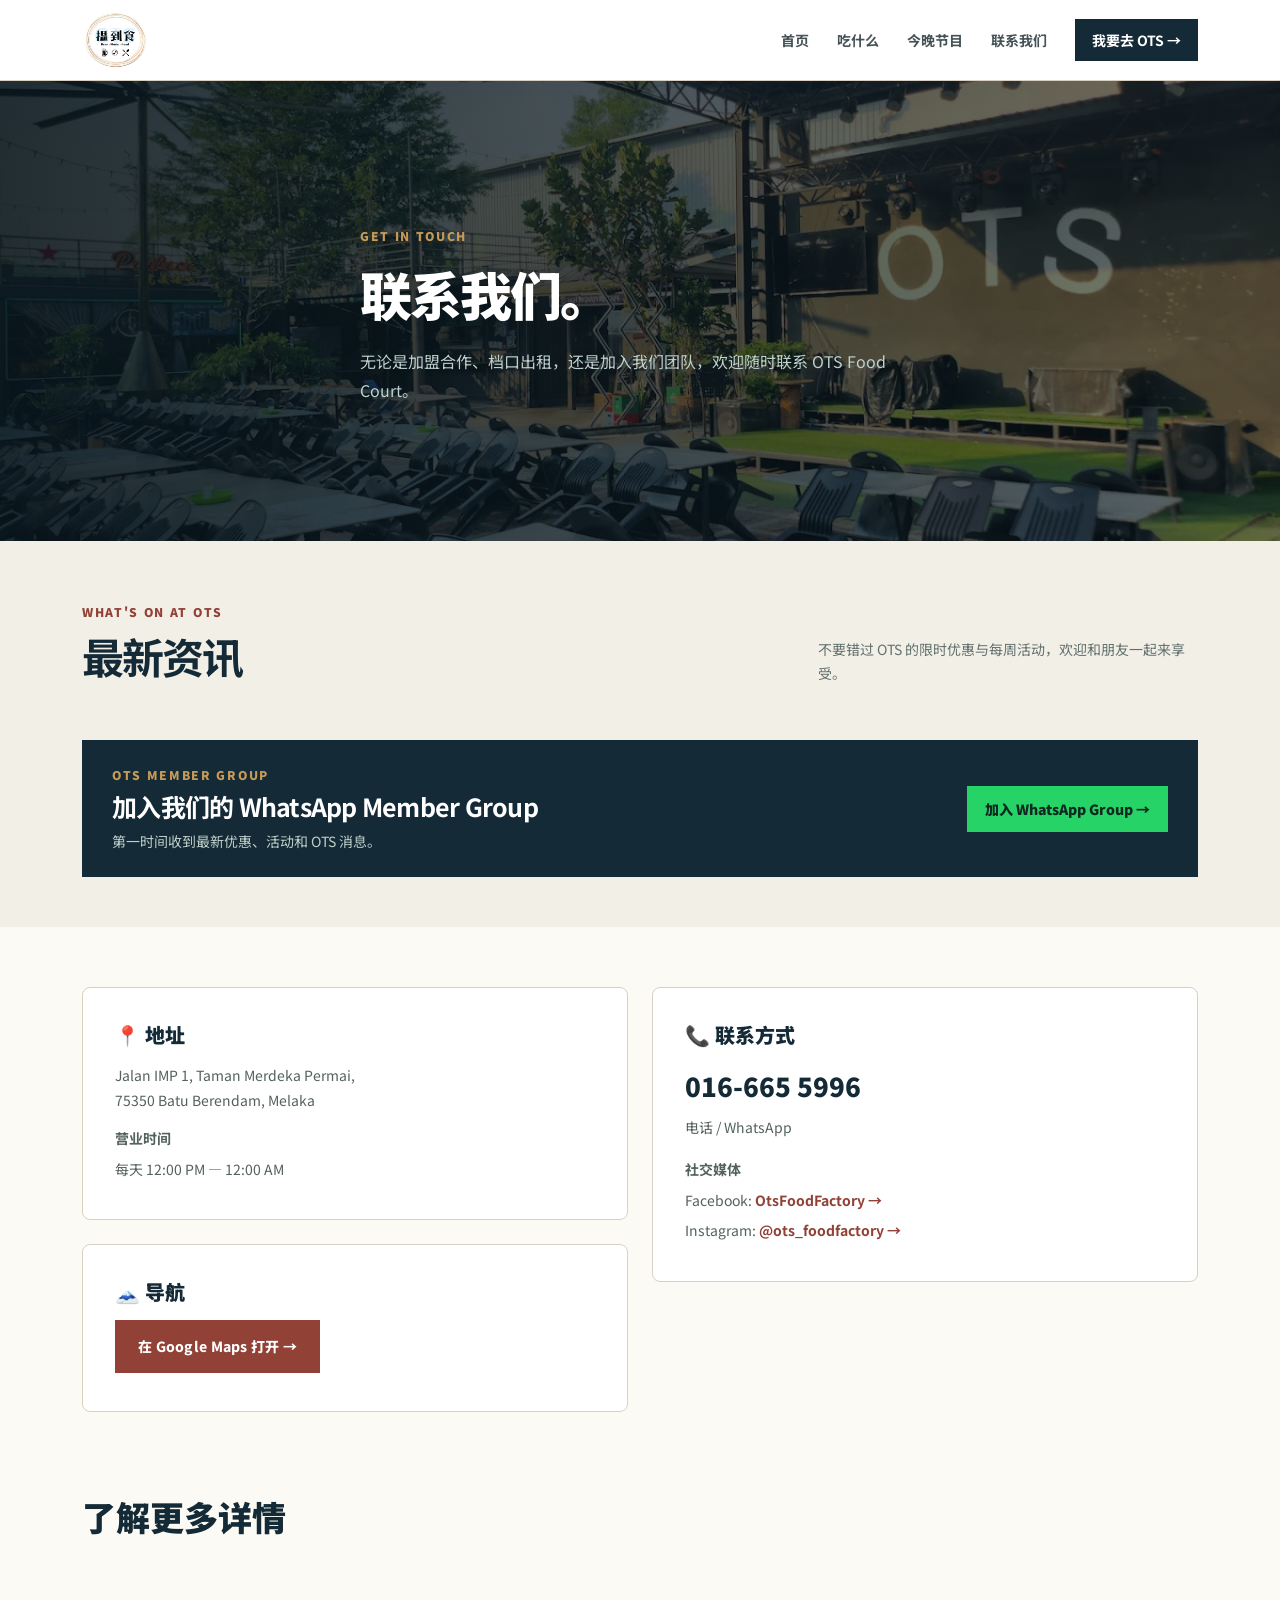
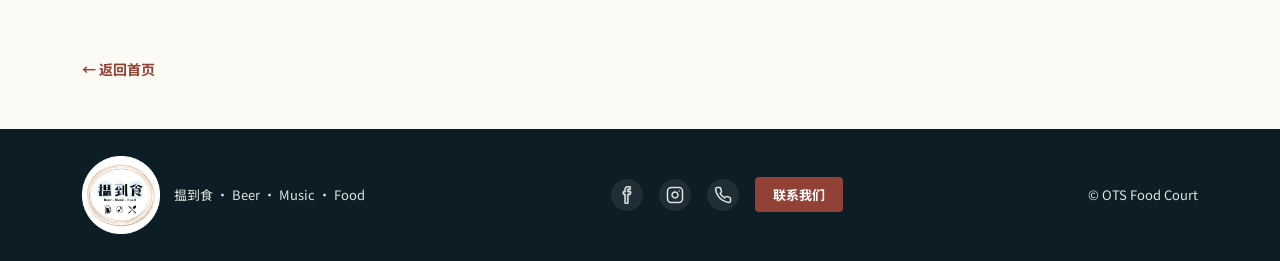
==== commit 305b0d31: "contact" ====
--- a/contact.html
+++ b/contact.html
@@ -84,13 +84,8 @@
           </div>
           <p>不要错过 OTS 的限时优惠与每周活动，欢迎和朋友一起来享受。</p>
         </div>
-        <div class="updates-grid">
-          <a class="update-poster" href="assets/ots-free-teh-beng.png" target="_blank" rel="noopener">
-            <img src="assets/ots-free-teh-beng.png" alt="OTS 午餐时段免费 Teh Beng 活动海报">
-          </a>
-          <a class="update-poster" href="assets/ots-ladies-night.png" target="_blank" rel="noopener">
-            <img src="assets/ots-ladies-night.png" alt="OTS Ladies Night 每周三活动海报">
-          </a>
+        <div class="updates-grid" id="dynamicUpdatesGrid">
+          <!-- 动态资讯海报将从 CMS 加载 -->
         </div>
         <div class="member-group">
           <div>
@@ -108,9 +103,8 @@
     <section class="contact-body">
       <div class="wrap">
         <div class="info-grid">
-
-          <!-- Left Column -->
-          <div class="contact-info">
+          <!-- 左列 -->
+          <div class="contact-info-col">
             <div class="info-card">
               <h3>&#128205; 地址</h3>
               <p>Jalan IMP 1, Taman Merdeka Permai,<br>75350 Batu Berendam, Melaka</p>
@@ -118,6 +112,14 @@
               <p>每天 12:00 PM — 12:00 AM</p>
             </div>
             <div class="info-card" style="margin-top:24px">
+              <h3>&#128507; 导航</h3>
+              <p><a class="action" href="https://maps.app.goo.gl/Sji7okdZKGk3TTWt8" target="_blank"
+                  rel="noopener">在 Google Maps 打开 →</a></p>
+            </div>
+          </div>
+          <!-- 右列 -->
+          <div class="contact-info-col">
+            <div class="info-card">
               <h3>&#128222; 联系方式</h3>
               <p class="phone-big"><a href="tel:+60166655996">016-665 5996</a></p>
               <p>电话 / WhatsApp</p>
@@ -127,40 +129,8 @@
               <p>Instagram: <a href="https://www.instagram.com/ots_foodfactory/" target="_blank" rel="noopener"
                   style="color:var(--wine);font-weight:700">@ots_foodfactory →</a></p>
             </div>
-            <div class="info-card" style="margin-top:24px">
-              <h3>&#128507; 导航</h3>
-              <p><a class="action" href="https://maps.app.goo.gl/Sji7okdZKGk3TTWt8" target="_blank"
-                  rel="noopener">在 Google Maps 打开 →</a></p>
-            </div>
-          </div>
-
-          <!-- Right Column -->
-          <div>
-            <div class="recruit-card">
-              <h3>&#127881; 创业伙伴招募中！</h3>
-              <p>想创业，却不知道从哪里开始？没经验，也有机会拥有自己的生意！</p>
-              <ul>
-                <li>低门槛创业，无需高额投资</li>
-                <li>总部提供资源：场地、设备、供应链</li>
-                <li>成熟配方与产品支持</li>
-                <li>全程陪跑，降低创业风险</li>
-                <li>利润归你经营，专注经营，利润共享</li>
-              </ul>
-              <p style="margin-top:16px"><strong>适合人群：</strong>上班族、毕业生、家庭主妇、想转换跑道的人</p>
-              <p style="margin-top:14px">
-                <a class="action" href="https://wa.me/60143609061" target="_blank" rel="noopener"
-                  style="background:var(--gold);color:var(--navy)">立即 WhatsApp：014-360 9061</a>
-              </p>
-            </div>
-            <div class="info-card" style="margin-top:24px">
-              <h3>&#128666; 招聘洗碗员工</h3>
-              <p><strong>主要职责：</strong>负责清洗餐具、厨具及保持工作区域整洁卫生</p>
-              <p><strong>工作环境：</strong>干净、团队友善、工作稳定</p>
-              <p><strong>工作时间：</strong>轮班制、弹性安排</p>
-              <p style="margin-top:10px;color:var(--wine);font-weight:700">本地马来西亚人优先</p>
-              <p style="margin-top:14px"><a class="action" href="tel:+60166655996">电话咨询：016-665 5996</a></p>
-            </div>
-          </div>
+          </div>
+        </div>
 
         </div>
       </div>
@@ -170,9 +140,8 @@
     <section class="poster-section">
       <div class="wrap">
         <h2>了解更多详情</h2>
-        <div class="poster-grid">
-          <img src="assets/ots-stall-recruitment.png" alt="创业伙伴招募海报">
-          <img src="assets/ots-job-recruitment.png" alt="招聘洗碗员工海报">
+        <div class="poster-grid" id="dynamicPosterGrid">
+          <!-- 动态招募海报将从 CMS 加载 -->
         </div>
       </div>
     </section>
@@ -267,6 +236,48 @@
         closeMenu();
       }
     });
+
+  <!-- ===== 从 Sanity 动态获取海报数据 ===== -->
+    const PROJECT_ID = '这里填你的ProjectID'; 
+    const DATASET = 'production'; 
+
+    document.addEventListener('DOMContentLoaded', async function() {
+      // 1. 获取最新资讯 (Updates)
+      const updatesGrid = document.getElementById('dynamicUpdatesGrid');
+      if (updatesGrid) {
+        const query = encodeURIComponent(`*[_type == "updateItem"] | order(_createdAt desc) { title, "posterUrl": poster.asset->url, linkUrl }`);
+        fetch(`https://${PROJECT_ID}.api.sanity.io/v2022-03-07/data/query/${DATASET}?query=${query}`)
+          .then(res => res.json())
+          .then(({ result }) => {
+            updatesGrid.innerHTML = '';
+            result.forEach(item => {
+              // 兼容有链接和无链接的两种情况
+              const innerHTML = `<img src="${item.posterUrl}" alt="${item.title || '最新资讯'}">`;
+              if (item.linkUrl) {
+                updatesGrid.innerHTML += `<a class="update-poster" href="${item.linkUrl}" target="_blank" rel="noopener">${innerHTML}</a>`;
+              } else {
+                updatesGrid.innerHTML += `<div class="update-poster">${innerHTML}</div>`;
+              }
+            });
+          })
+          .catch(err => console.error('获取资讯失败:', err));
+      }
+
+      // 2. 获取了解更多海报 (Posters)
+      const posterGrid = document.getElementById('dynamicPosterGrid');
+      if (posterGrid) {
+        const query = encodeURIComponent(`*[_type == "posterItem"] | order(_createdAt desc) { title, "posterUrl": poster.asset->url }`);
+        fetch(`https://${PROJECT_ID}.api.sanity.io/v2022-03-07/data/query/${DATASET}?query=${query}`)
+          .then(res => res.json())
+          .then(({ result }) => {
+            posterGrid.innerHTML = '';
+            result.forEach(item => {
+              posterGrid.innerHTML += `<img src="${item.posterUrl}" alt="${item.title || '招募海报'}">`;
+            });
+          })
+          .catch(err => console.error('获取招募海报失败:', err));
+      }
+    });
   </script>
 </body>
 
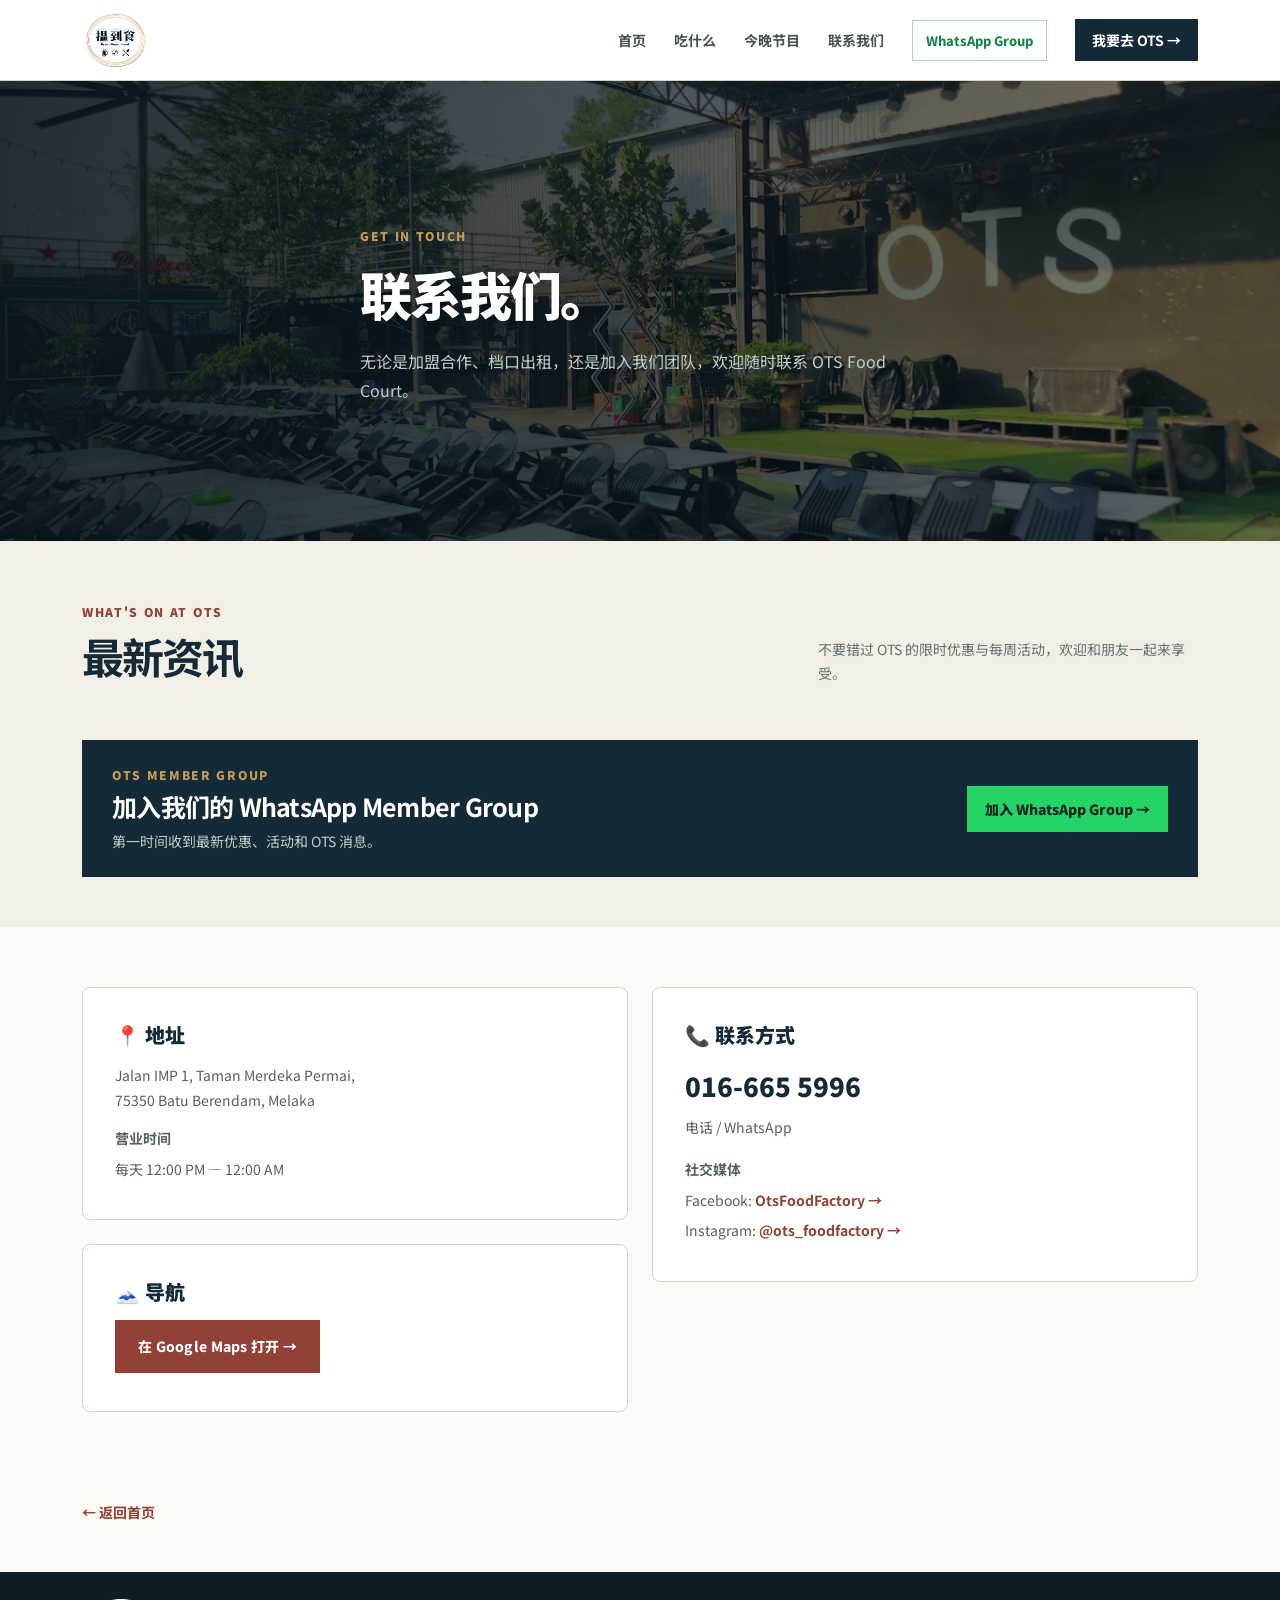
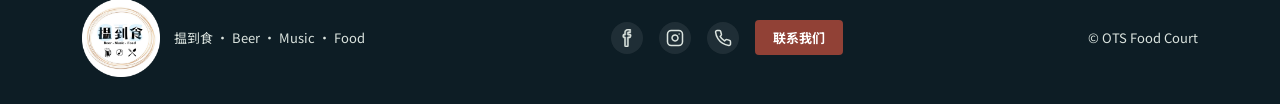
==== commit e0f12c53: "ym" ====
--- a/contact.html
+++ b/contact.html
@@ -34,6 +34,7 @@
         <a href="food.html">吃什么</a>
         <a href="music.html">今晚节目</a>
         <a href="contact.html">联系我们</a>
+        <a class="whatsapp-nav" href="index.html#whatsapp-group">WhatsApp Group</a>
         <a class="visit" href="index.html#find-us">我要去 OTS &rarr;</a>
       </div>
       <div class="nav-visit-mobile"><a class="visit" href="index.html#find-us">我要去 OTS &rarr;</a></div>
@@ -48,6 +49,7 @@
       <a href="food.html">吃什么</a>
       <a href="music.html">今晚节目</a>
       <a href="contact.html">联系我们</a>
+      <a class="whatsapp-nav" href="index.html#whatsapp-group">WhatsApp Group</a>
       <a class="visit" href="index.html#find-us">我要去 OTS &rarr;</a>
       <div class="mobile-social">
         <a href="https://www.facebook.com/OtsFoodFactory" target="_blank" rel="noopener" aria-label="Facebook">
@@ -137,14 +139,14 @@
     </section>
 
     <!-- Poster Section -->
-    <section class="poster-section">
+    <!-- <section class="poster-section">
       <div class="wrap">
         <h2>了解更多详情</h2>
-        <div class="poster-grid" id="dynamicPosterGrid">
+        <div class="poster-grid" id="dynamicPosterGrid"> -->
           <!-- 动态招募海报将从 CMS 加载 -->
-        </div>
-      </div>
-    </section>
+        <!-- </div>
+      </div>
+    </section> -->
 
     <!-- Back link -->
     <section>
@@ -236,9 +238,12 @@
         closeMenu();
       }
     });
+</script> <!-- 注意这里，先把菜单的 script 关掉 -->
 
   <!-- ===== 从 Sanity 动态获取海报数据 ===== -->
-    const PROJECT_ID = '这里填你的ProjectID'; 
+  <script>
+  <!-- ===== 从 Sanity 动态获取海报数据 ===== -->
+    const PROJECT_ID = 'kp5rkziu'; 
     const DATASET = 'production'; 
 
     document.addEventListener('DOMContentLoaded', async function() {
--- a/style.css
+++ b/style.css
@@ -460,4 +460,7 @@
     .contact-btn {
         margin-top: 4px;
     }
-}+}
+
+/* --- WhatsApp Member Group --- */
+.whatsapp-section{background:#e8f4ed;padding:82px 22px}.whatsapp-inner{max-width:1116px;margin:auto;padding:48px 56px;display:flex;align-items:center;justify-content:space-between;gap:48px;background:#f8fbf8;border:1px solid #c9dfd1}.whatsapp-copy{max-width:610px}.whatsapp-copy .kicker{color:#16834a}.whatsapp-copy h2{margin:10px 0 16px;color:var(--navy);font-size:clamp(32px,4vw,48px);line-height:1.16;letter-spacing:-.06em}.whatsapp-copy p{margin:0 0 28px;color:#566863;line-height:1.85}.whatsapp-join{display:inline-flex;align-items:center;gap:18px;padding:14px 20px;background:#25d366;color:#102a21;font-weight:900}.whatsapp-join span{font-size:20px}.whatsapp-join:hover{background:#70e69a}.whatsapp-note{flex:0 0 245px;min-height:230px;display:flex;flex-direction:column;justify-content:center;align-items:center;gap:9px;text-align:center;background:#1e9c58;color:#fff}.whatsapp-icon{width:52px;height:52px;display:grid;place-items:center;border:2px solid rgba(255,255,255,.7);border-radius:50%;font-size:35px;line-height:1}.whatsapp-note strong{font-size:24px;line-height:1.1}.whatsapp-note span{font-size:12px;letter-spacing:.08em}.whatsapp-nav{padding:10px 13px;color:#16834a;font-size:13px;font-weight:800;border:1px solid #a8d8b8}@media(max-width:720px){.whatsapp-section{padding:58px 22px}.whatsapp-inner{padding:35px 26px;display:block}.whatsapp-note{margin-top:30px;min-height:180px}.whatsapp-nav{display:none}}
